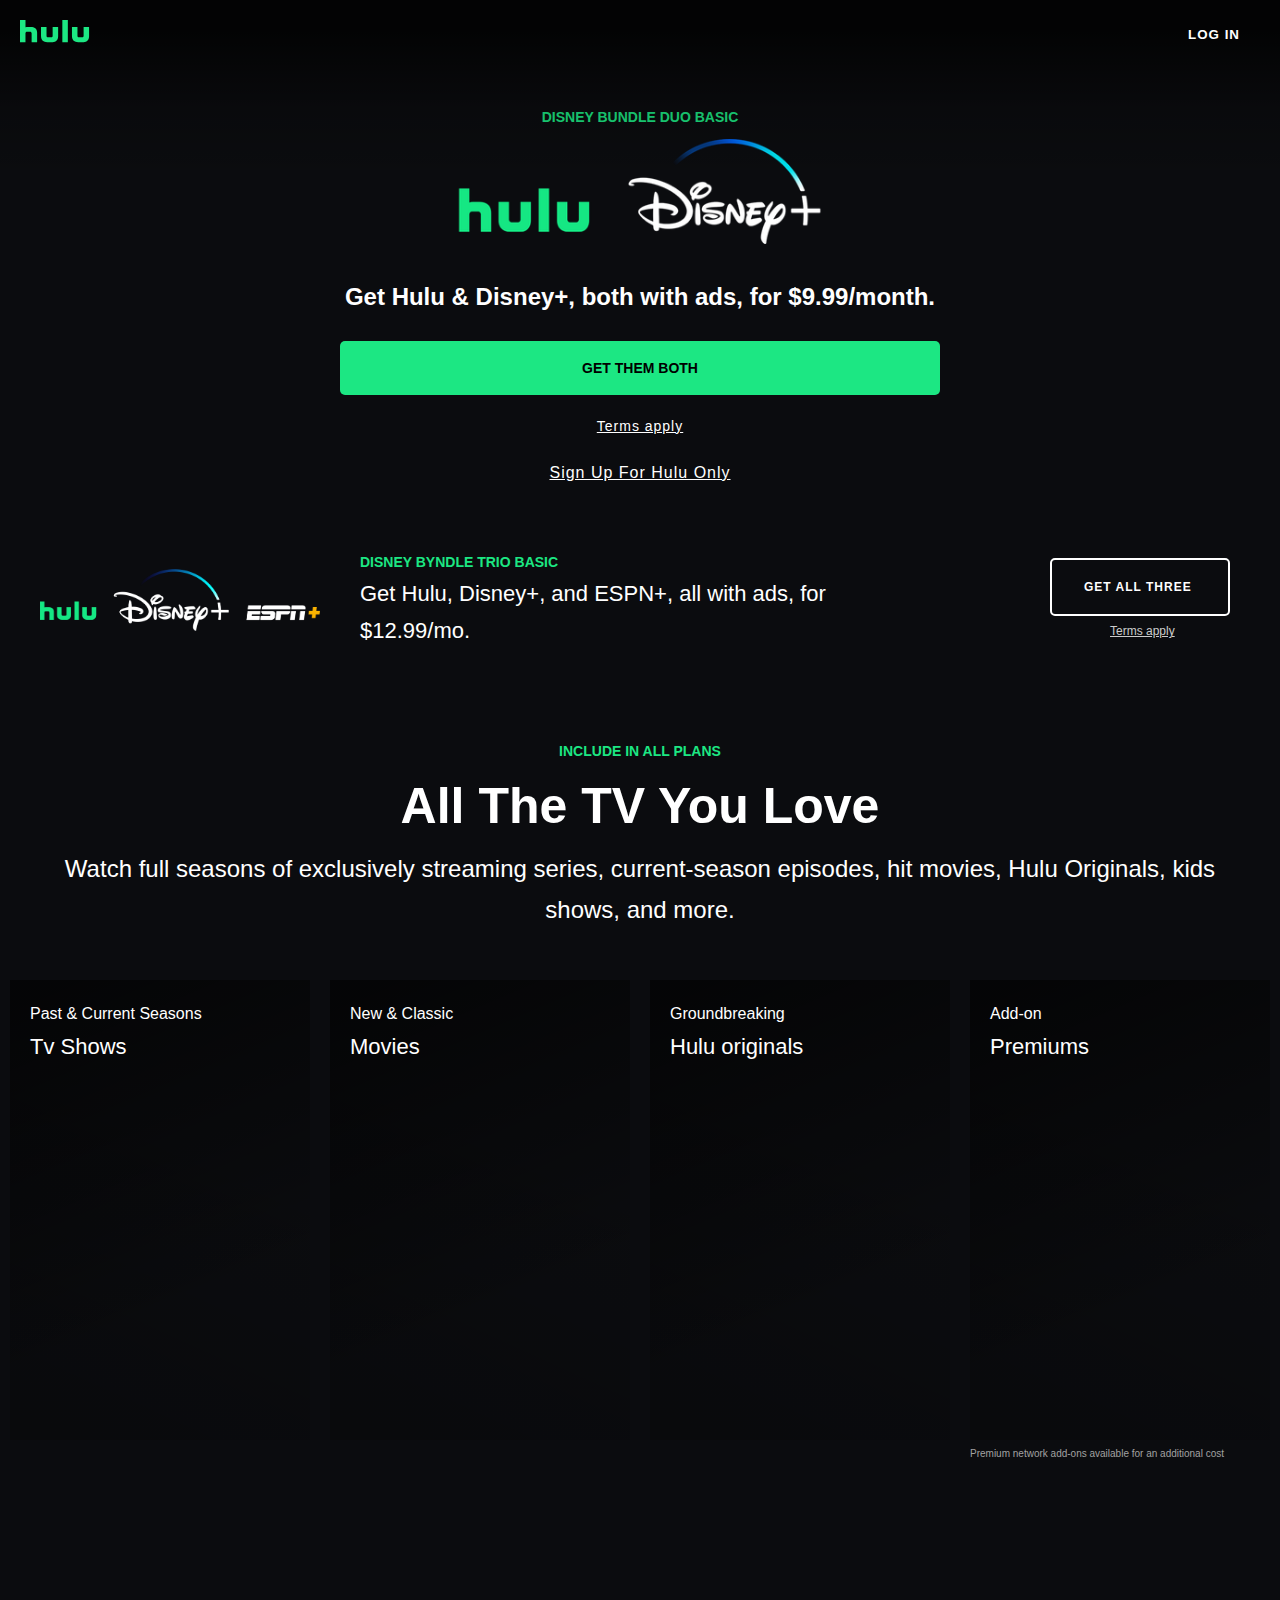
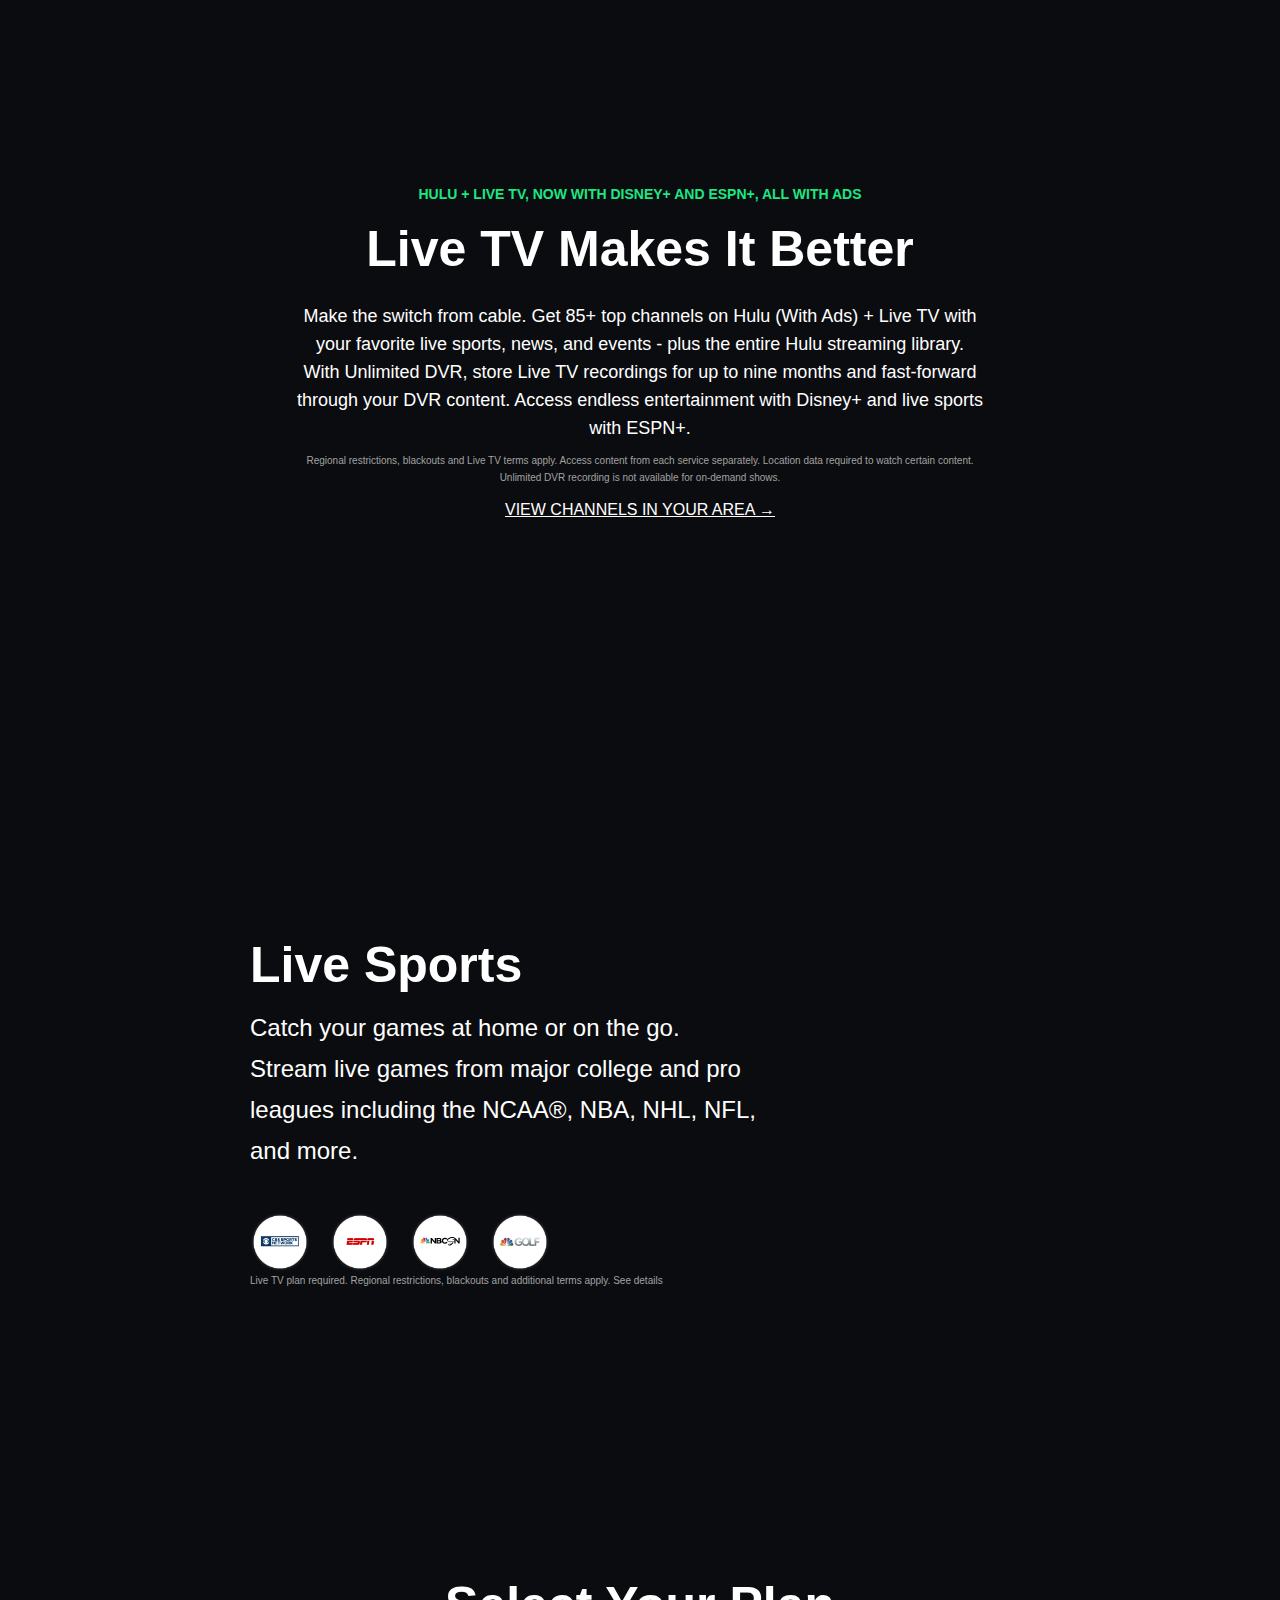
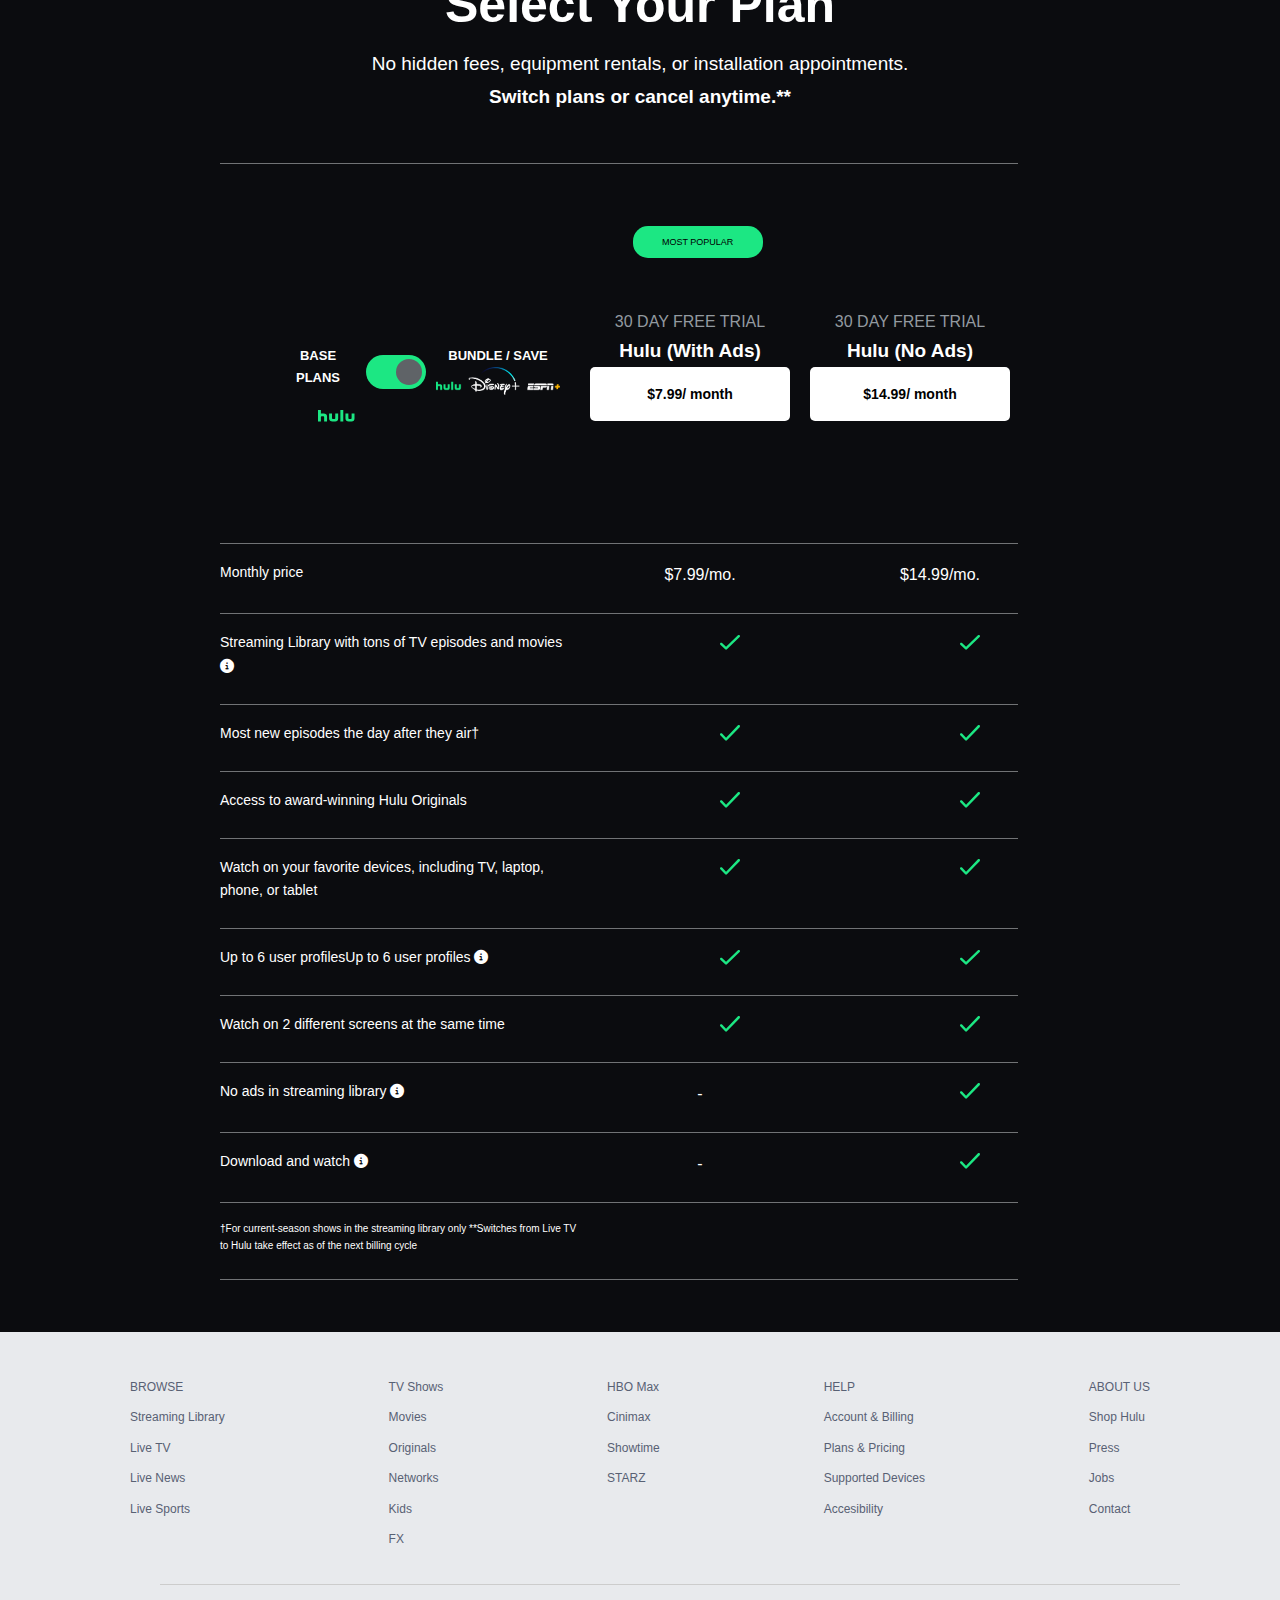
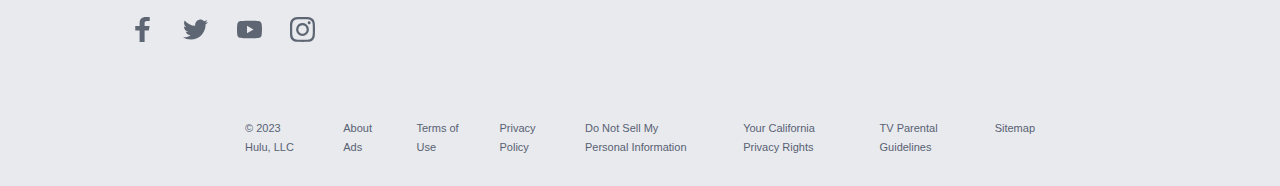
==== index.html @ 04f51b1b "Rename hulu.html to index.html" ====
<!DOCTYPE html>
<html lang="en">
  <head>
    <link rel="icon" type="image/png" href="images/hulu_favicon.png">
    <meta charset="UTF-8" />
    <meta http-equiv="X-UA-Compatible" content="IE=edge" />
    <meta name="viewport" content="width=device-width, initial-scale=1.0" />
    <link rel="stylesheet" href="https://cdnjs.cloudflare.com/ajax/libs/font-awesome/6.3.0/css/all.min.css">
    
    <link rel="stylesheet" href="style.css" />
    <title>Stream TV and Movies live and online | Hulu</title>
  </head>
  <body>
    <header class="header">
      <section>
        <div class="secction-1-gradient"></div>
        <div class="background-gradient">
          <img class="mini-logo" src="images/hulu-logo.svg" alt="" />
          <nav>
            <ul>
              <li>
                <button class="log-in-button">Log in</button>
              </li>
            </ul>
          </nav>
        </div>
        <div class="header-contents">
          <h4>DISNEY BUNDLE DUO BASIC</h4>
          <img src="images/hulu-logo.png" alt="" class="logo" />
          <div class="header-line-1">
            Get Hulu & Disney+, both with ads, for $9.99/month.
          </div>
          <button class="buttons buttons-cta">GET THEM BOTH</button>
          <a class="legal-text">Terms apply</a>
          <a class="header-sign-up" href="">Sign Up For Hulu Only</a>
        </div>
      </section>
      <section class="first-section">
        <img src="images/logos.png" alt="" />
        <div>
          <h4>Disney Byndle trio basic</h4>
          <h3>Get Hulu, Disney+, and ESPN+, all with ads, for $12.99/mo.</h3>
        </div>
        <div>
          <a href="#" class="buttons get-button-customise"> get all three </a>
          <a href="#" class="Terms-app"> Terms apply</a>
        </div>
      </section>
    </header>

    <section class="second-section">
      <h4>include in all plans</h4>
      <div class="text-xl">All The TV You Love</div>
      <div class="sub-text">
        Watch full seasons of exclusively streaming series, current-season
        episodes, hit movies, Hulu Originals, kids shows, and more.
      </div>

      <div class="cover-images">
        <div class="cover-image-1">
          <div class="cover-gradient"></div>
          <div class="img-texts">
            <div class="img-small-texts">Past & Current Seasons</div>
            <h3>Tv Shows</h3>
          </div>
        </div>

        <div class="cover-image-2">
          <div class="cover-gradient"></div>
          <div class="img-texts">
            <div class="img-small-texts">New & Classic</div>
            <h3>Movies</h3>
          </div>
        </div>

        <div class="cover-image-3">
          <div class="cover-gradient"></div>
          <div class="img-texts">
            <div class="img-small-texts">Groundbreaking</div>
            <h3>Hulu originals</h3>
          </div>
        </div>

        <div class="cover-image-4">
          <div class="cover-gradient"></div>
          <div class="img-texts">
            <div class="img-small-texts">Add-on</div>
            <h3>Premiums</h3>
          </div>
          <p class="last-left-line">
            Premium network add-ons available for an additional cost
          </p>
        </div>
      </div>
    </section>

    <section class="third-section">
      <h4>HULU + LIVE TV, NOW WITH DISNEY+ AND ESPN+, ALL WITH ADS</h4>
      <div class="text-xl">Live TV Makes It Better</div>
      <div class="live-tv-detail-texts">
        <p>
          Make the switch from cable. Get 85+ top channels on Hulu (With Ads) +
          Live TV with your favorite live sports, news, and events - plus the
          entire Hulu streaming library. With Unlimited DVR, store Live TV
          recordings for up to nine months and fast-forward through your DVR
          content. Access endless entertainment with Disney+ and live sports
          with ESPN+.
        </p>
      </div>
      <div class="regional-text">
        <p>
          Regional restrictions, blackouts and Live TV terms apply. Access
          content from each service separately. Location data required to watch
          certain content. Unlimited DVR recording is not available for
          on-demand shows.
        </p>
      </div>

      <div class="View-channel-link">
        <a href="#">VIEW CHANNELS IN YOUR AREA →</a>
      </div>
    </section>

    <section class="basketball">
      <div class="basketball-content">
        <div class="text-xl">Live Sports</div>

        <div class="sub-text">
          Catch your games at home or on the go. Stream live games from major
          college and pro leagues including the NCAA®, NBA, NHL, NFL, and more.
        </div>

        <div class="basketball-section-logos">
          <div>
            <img src="images/live-sports-logo-1.png" alt="" />
          </div>
          <div>
            <img src="images/live-sports-logo-2.png" alt="" />
          </div>
          <div>
            <img src="images/live-sports-logo-3.svg" alt="" />
          </div>
          <div>
            <img src="images/live-sports-logo-4.png" alt="" />
          </div>
        </div>

        <div class="regional-text">
          Live TV plan required. Regional restrictions, blackouts and additional
          terms apply. See details
        </div>
      </div>
    </section>

    <section class="plans-section">
      <div class="texts-before-plans">
        <div class="text-xl">Select Your Plan</div>
        <div class="no-hidden-text">No hidden fees, equipment rentals, or installation appointments.</div>
        <div class="swithc-plans-text">Switch plans or cancel anytime.**</div>
      </div>
      <div class="plans-divider"></div>
      
      
      <div class="plan-names">
        <div class="most-popular"><div class="most-popular-text">MOST POPULAR</div></div>
        <div class="plan-names-grid">
        
          <div class="first-grid">
            <div class="first-grid-sub-1">
              <div class="base-plans-text">BASE PLANS</div>
              <div class="hulu-logo-names">
                <img class="mini-logo" src="images/hulu-logo.svg" alt="">
              </div>
            </div>
            <div class="first-grid-sub-2">
              <div class="switch-padding"> </div>
              <label class="switch">
              <input type="checkbox" checked>
              <span class="slider round"></span>
            </label>
            </div>
            <div class="first-grid-sub-3">
              <div class="base-plans-text">BUNDLE / SAVE</div>
              <div class="all-logos">
                <img src="images/logos.png" alt="">
              </div>
            </div>
          </div>

          

          <div class="second-grid">
            <div class="trial-text">30 DAY FREE TRIAL</div>
            <div class="swithc-plans-text">Hulu (With Ads)</div>
            <button class="buttons plan-names-grid-btn"> $7.99/ month</button>
          </div>

          <div class="third-grid">
            
            <div class="trial-text">30 DAY FREE TRIAL</div>
            <div class="swithc-plans-text">Hulu (No Ads)</div>
            <button class="buttons plan-names-grid-btn">$14.99/ month</button>
          
          </div>
          
        </div>
        
        </div>
        <div class="plans-divider"></div>
        
        <div class="plan-text-grid">

          <div class=".first-grid-text">

          <p class="plan-text-grid-font">Monthly price</p>
          
         </div>
          
          <div class="second-grid">
              <p>
                $7.99/mo.
              </p>
          </div>

          <div class="third-grid">
            <p>
              $14.99/mo.
            </p>
          </div>

        </div>
        <div class="plans-divider"></div>
        
        <div class="plan-text-grid">

          <div class=".first-grid-text">
            <p class="plan-text-grid-font">Streaming Library with tons of TV episodes and movies <i class="fa fa-info-circle" aria-hidden="true"></i></p>
          </div>
          
          <div class="second-grid">
            <div class="img-size">
            <img src="images/Pricing_Checkmark_green-light.svg" alt="">
          </div>
          </div>

          <div class="third-grid">
            <div class="img-size">
              <img src="images/Pricing_Checkmark_green-light.svg" alt="">
            </div>
          </div>
         

        </div>
        <div class="plans-divider"></div>
        
        <div class="plan-text-grid">

          <div class=".first-grid-text">
            <p class="plan-text-grid-font">Most new episodes the day after they air†</p>
          </div>
          
          <div class="second-grid">
            <div class="img-size">
              <img src="images/Pricing_Checkmark_green-light.svg" alt="">
            </div>

          </div>

          <div class="third-grid">
            <div class="img-size">
              <img src="images/Pricing_Checkmark_green-light.svg" alt="">
            </div>
          </div>

        </div>
        <div class="plans-divider"></div>
        
        <div class="plan-text-grid">

          <div class=".first-grid-text">
            <p class="plan-text-grid-font">Access to award-winning Hulu Originals</p>
          </div>
          
          <div class="second-grid">
            <div class="img-size">
              <img src="images/Pricing_Checkmark_green-light.svg" alt="">
            </div>

          </div>

          <div class="third-grid">
            <div class="img-size">
              <img src="images/Pricing_Checkmark_green-light.svg" alt="">
            </div>
          </div>

        </div>
        <div class="plans-divider"></div>
        
        <div class="plan-text-grid">

          <div class=".first-grid-text">
            <p class="plan-text-grid-font">Watch on your favorite devices, including TV, laptop, phone, or tablet</p>
          </div>
          
          <div class="second-grid">
            <div class="img-size">
              <img src="images/Pricing_Checkmark_green-light.svg" alt="">
            </div>

          </div>

          <div class="third-grid">
            <div class="img-size">
              <img src="images/Pricing_Checkmark_green-light.svg" alt="">
            </div>
          </div>

        </div>
        <div class="plans-divider"></div>
        
        <div class="plan-text-grid">

          <div class=".first-grid-text">
            <p class="plan-text-grid-font">Up to 6 user profilesUp to 6 user profiles  <i class="fa fa-info-circle" aria-hidden="true"></i> </p>
          </div>
          
          <div class="second-grid">
            <div class="img-size">
              <img src="images/Pricing_Checkmark_green-light.svg" alt="">
            </div>
          </div>

          <div class="third-grid">
            <div class="img-size">
              <img src="images/Pricing_Checkmark_green-light.svg" alt="">
            </div>
          </div>

        </div>
        <div class="plans-divider"></div>
        <div class="plan-text-grid">

          <div class=".first-grid-text">
            <p class="plan-text-grid-font">Watch on 2 different screens at the same time</p>
          </div>
          
          <div class="second-grid">
            <div  class="img-size">
              <img src="images/Pricing_Checkmark_green-light.svg" alt="">
            </div>
          </div>

          <div class="third-grid">
            <div class="img-size">
              <img src="images/Pricing_Checkmark_green-light.svg" alt="">
            </div>
          </div>

        </div>
        <div class="plans-divider"></div>
        <div class="plan-text-grid">

          <div class=".first-grid-text">
            <p class="plan-text-grid-font">No ads in streaming library  <i class="fa fa-info-circle" aria-hidden="true"></i>
            </p>
          </div>
          
          <div class="second-grid">
            <p class="dash-with">-</p>
          </div>
          <div class="img-size">
            <img src="images/Pricing_Checkmark_green-light.svg" alt="">
          </div>
          <div class="third-grid">
            
          </div>

        </div>
        <div class="plans-divider"></div>
        <div class="plan-text-grid">

          <div class=".first-grid-text">
            <p class="plan-text-grid-font">Download and watch  <i class="fa fa-info-circle" aria-hidden="true"></i></p>
          </div>
          
          <div class="second-grid">
            <p class="dash-with">-</p>
          </div>

          <div class="third-grid">
            <div class="img-size">
              <img src="images/Pricing_Checkmark_green-light.svg" alt="">
            </div>
          </div>

        </div>

        <div class="plans-divider"></div>
        <div class="plan-text-grid">

          <div class=".first-grid-text">
            <p class="plan-text-grid-font-last">†For current-season shows in the streaming library only
              **Switches from Live TV to Hulu take effect as of the next billing cycle</p>
          </div>
          
          <div class="second-grid">

          </div>

          <div class="third-grid">
           
          </div>

        </div>
        <div class="plans-divider"></div>
    </section>

    <footer class="footer">
      <div class="footer-container">
        <div class="footer-lists">
          <ul>
            <li class="list-head">BROWSE</li>
            <li><a href="#">Streaming Library</a></li>
            <li><a href="#">Live TV</a></li>
            <li><a href="#">Live News</a></li>
            <li><a href="#">Live Sports</a></li>
          </ul>
          <ul>
            <li><a href="#">TV Shows</a></li>
            <li><a href="#">Movies</a></li>
            <li><a href="#">Originals</a></li>
            <li><a href="#">Networks</a></li>
            <li><a href="#">Kids</a></li>
            <li><a href="#">FX </a></li>
          </ul>
          <ul>
            <li><a href="#">HBO Max</a></li>
            <li><a href="#">Cinimax</a></li>
            <li><a href="#">Showtime</a></li>
            <li><a href="#">STARZ</a></li>
          </ul>
          <ul>
            <li class="list-head">HELP</li>
            <li><a href="#">Account & Billing</a></li>
            <li><a href="#">Plans & Pricing</a></li>
            <li><a href="#">Supported Devices</a></li>
            <li><a href="#">Accesibility</a></li>
          </ul>
          <ul>
            <li class="list-head">ABOUT US</li>
            <li><a href="#">Shop Hulu</a></li>
            <li><a href="#">Press</a></li>
            <li><a href="#">Jobs</a></li>
            <li><a href="#">Contact</a></li>
          </ul>
        </div>
        <div class="divider"></div>

        <div class="divider-line"></div>

        <div class="social-media-icons">
          <a href="#"><img src="images/facebook.svg" alt="" /></a>
          <a href="#"><img src="images/twitter.svg" alt="" /></a>
          <a href="#"><img src="images/youtube.svg" alt="" /></a>
          <a href="#"><img src="images/instagram.svg" alt="" /></a>
        </div>
      </div>

      <section class="fourth-section">
        <div>© 2023 Hulu, LLC</div>
        <div>About Ads</div>
        <div>Terms of Use</div>
        <div>Privacy Policy</div>
        <div>Do Not Sell My Personal Information</div>
        <div>Your California Privacy Rights</div>
        <div>TV Parental Guidelines</div>
        <div>Sitemap</div>
      </section>
    </footer>
  </body>
</html>
---- style.css ----
*{
    box-sizing: border-box;
    margin: 0;
    padding: 0;
}
  @import url('https://fonts.googleapis.com/css2?family=Open+Sans:wght@300&family=Rubik:wght@300;400;600;700&display=swap');

  html,body{
    font-family: 'Rubik', sans-serif;
    background:#0b0c0f;
    color: #fff;
    line-height: 1.7;
    overflow-x: hidden;
  }

  a{
    color: #fff;
    text-decoration: none;
  }
  a :hover{
    color: grey;
  }

  ul{

    list-style-type: none;
  }

  img{
    width: 100%;

  }

  h4{
    text-transform: uppercase;
    color: #1CE783;
    font-size: 14px;
  }
  
  h3{
    font-size: 22px;
    font-weight: 300;
  }

  .buttons{

    display: inline-block;
    background:#1CE783;
    color: #000;
    min-width: 130px;
    padding: 20px 32px;
    font-size: 14px;
    font-weight: bold;
    border-radius: 5px;
    border: 0;
    line-height: 14px;
    cursor: pointer;
  }

  .buttons-cta{
     width: 600px;
  }

  .buttons-cta:hover{
   
    opacity: 0.5;
  }

.legal-text{
    cursor: pointer;
    font-size: 14px;
    letter-spacing: 1px;
    text-decoration: underline;
    padding: 20px;
    
  }
  .Terms-app{
    display: block;
    color: #ccc;
    font-size: 12px;
    margin-top: 5px;
    text-decoration: underline;
    padding-left: 150px;
  }

  .text-xl{

    font-size: 50px;
    font-weight: bold;
    
  }
  .sub-text{

    max-width: 850;
    margin-bottom: 10px;
    font-size: 24px;

  }

  /*Header*/
  .header{
    height: 650px;
    background: url(../Hulu/images/header.jpg) 
    no-repeat center center / cover ;

  }

  .header .secction-1-gradient{

    position: absolute;
    top: 0;
    left: 0;
    width: 100%;
    height: 100%;
    
    background: linear-gradient
    (179.81deg, rgba(4,4,4,0.7) .17%,
     rgba(4,4,4,0.45) 85.02%,
      rgba(4,4,4,0.3) 112.52%) ! important;


  }

  .header nav{
    display: flex;
    float: right;
    padding: 20px 40px;
  }

  .header nav .log-in-button{
    position: relative;
    z-index: 2;
    cursor: pointer;
    background: none;
    border: none;
    color: #fff;
    font-weight: bold;
    text-transform: uppercase;
    letter-spacing: 1px;

  }
  
  .logo{
    width: 370px;
    margin: 10px 0px;
  }

  .header .header-contents{

    display: flex;
    flex-direction: column;
    justify-content: flex-start;
    align-items: center;
    margin-top: 35px;

  }

  .header .header-line-1{

    font-size: 24px;
    font-weight: bold;
    margin: 23px 0px;

  }

  
  
  .header-sign-up{

    font-size: 16px;
    letter-spacing: 1px;
    text-decoration: underline;
    padding-bottom: 35px;
  }
  .header .mini-logo{
    position: relative;
    z-index: 2;
    width: 70px;
    height: 70x;
    margin: 20px 20px;
  }
  
  .header::after {
    content: '';
    position: absolute;
    top: 0;
    left: 0;
    width: 100%;
    height: 180px;
    z-index: 1;
    background: linear-gradient(
      180deg,
      rgba(0, 0, 0, 0.76) 15.54%,
      rgba(0, 0, 0, 0.192) 60.23%,
      rgba(0, 0, 0, 8e-5) 100%
    );
  }
  
  /*first-section*/

  .first-section{

    display: grid;
    grid-template-columns: 2fr 4fr 2fr;
    align-items: center;
    gap: 40px;
    padding: 30px 40px;

    background: linear-gradient
    (179.81deg, rgba(4,4,4,0.7) .17%,
     rgba(4,4,4,0.45) 85.02%,
      rgba(4,4,4,0.3) 112.52%) !important;

  }

  .get-button-customise{

    width: 180px;
    background: none;
    letter-spacing: 1px;
    color: #fff;
    border: 2px solid white;
    text-transform: uppercase;
    font-size: 12px;
    margin-left: 90px;
    
  }

  .get-button-customise:hover{
    color: #fff;
    border-color: darkgray;
  }

  /*Second Section*/

  .second-section{

    display: flex;
    flex-direction: column;
    align-items: center;
    padding: 90px 40px;
    text-align: center;
    justify-content: center;

  }
  .second-section .cover-images{
    display: grid;
    grid-template-columns: repeat(4, 1fr);
    gap: 20px;
    margin-top: 40px;

  }

  .second-section .cover-images > div {
    height: 460px;
    width: 300px;
    position: relative;

  }

  .second-section .cover-gradient{

    position: absolute;
    top: 0;
    left: 0;
    width: 100%;
    height: 100%;
    background: linear-gradient(156.82deg, 
    rgba(0,0,0,0.6) 4.58%,
     rgba(0,0,0,0) 69.61%),
     linear-gradient(24.5deg, 
     rgba(0,0,0,0.2) 4.71%, 
    rgba(0,0,0,0) 71.49%);
  }

  .second-section .img-texts{

    position: absolute;
    text-align: left;
    top: 20px;
    left: 20px;

  }

  .second-section .cover-image-1{
    background: url(../Hulu/images/cover-image-1.jpeg)
    no-repeat center center / cover;
  }

.second-section .cover-image-2{
    background: url(../Hulu/images/cover-image-2.jpeg)
    no-repeat center center / cover;
}
.second-section .cover-image-3{
    background: url(../Hulu/images/cover-image-3.jpeg)
    no-repeat center center / cover;
}

.second-section .cover-image-4{
    background: url(../Hulu/images/cover-image-4.jpeg)
    no-repeat center center / cover;
}
.last-left-line{
  font-weight: 100;
  font-size: 10px;
  margin-top: 465px;
  color: #a2a2a2;
  text-align: left;

}

.third-section{
  padding-top: 253px;
  display: flex;
  flex-direction: column;
  text-align: center;
  align-items: center;

}

.live-tv-detail-texts{

  width: 688px;
  height: auto;
  font-family: 'Graphik Web', 'Graphik', sans-serif;
  font-size: 18px;
  font-weight: 300;
  margin: 10px 300px;
  line-height: 28px;

}

.regional-text{
  width: 688px;
  font-weight: 100;
  font-size: 10px;
  color: #a2a2a2;
  padding-bottom: 10px;
}

.View-channel-link{

  text-decoration: underline;
  padding-bottom: 200px;
}

.basketball{
  background: url(../Hulu/images/live-sports.jpg) no-repeat center center / cover;
  height: 800px;
  position: relative;
  
}

.basketball-content{
  position: absolute;
  top: 200px;
  left: 250px;
  max-width: 510px;
  
}

.basketball-section-logos{

  margin-top: 40px;
  display: flex;
  width: 300px;
  align-items: center;
  justify-content: space-between;
}

.basketball-section-logos > div {

  background: url(images/asset\ 12.png) no-repeat center center / cover ;
  height: 60px;
  width: 60px;
  display: flex;
  justify-content: center;
  align-items: center;
}

.basketball-section-logos img{

  width: 40px;

}

/*footer*/

.footer
{
  background: #e8eaed;
  color: #586174;
}
 
.footer a{

  color: #586174;
}
.footer-container{
  font-size: 12px;
  max-width: 1100px;
  margin: auto;
  padding: 40px;

}
.footer-lists{
  display: flex;
  justify-content: space-between;

}

.footer-lists li{

  padding: 5px 0;
}

.footer-lists .list-heads{

  text-transform: uppercase;
  font-weight: bolder;
  margin-bottom: 5px;
}

.divider{

  width: 100%;
  height: 3px;
  border-top: 1px #ccc solid;
  margin : 30px;
}

.social-media-icons img{

  width: 25px;
  height: 25px;
  margin-right: 25px;
}

.model{
  position: fixed;
  top: 0;
  left: 0;
  z-index: 1;
  height: 100%;
  width: 100%;
  background: rgba(0, 0, 0, 0.5);
}
.model-box{

  margin: 10% auto;
  width: 400px;
  background: #fff;
  color: #333;
  position: relative;
}
.model-body{
   
  padding: 50px;

}

.model-body h3{
  font-weight: bold;
}

.btn-dark{
  background: #000;
  color: #fff;

}
.model-body .buttons{
  width: 100%;
  margin-top: 30px;

}

.model .close{
  
  cursor: pointer;
  height: 20px;
  width: 20px;
  top: 20px;
  right: 20px;
  position: absolute;

}

.model .model-footer{
  background: gainsboro;
  color: #333;
  padding: 20px 0;
  border-top: #fff 1px solid;

} 
.model .model-footer a{
  color: rgb(75, 75, 224);
}

.form-control{

  margin: 20px 0;

}

.form-control label{
  display: block;
}

.form-control input{
  width : 100%;
  height: 40px;
  border: 2px #ccc solid ;
  border-radius: 2px;
  padding: 5px ;
}

.fourth-section{
  font-size: 11px;
  padding: 0px 225px;
  position: relative;
  display:  flex;
  width: 100%;
  background: #e8eaed;
  color: #586174;
}
.fourth-section> div{

  padding: 30px 20px;
}

.plans-section{
  
  padding: 40px 220px;
  margin: auto;
  justify-content: center;
  align-items: center;
  align-content: center;

}

.texts-before-plans{
 
  padding-bottom: 30px;
  text-align: center;

}

.no-hidden-text{

  font-size: 19px;

}
.swithc-plans-text{
  font-size: 19px;
  font-weight: bold;
}

.plan-names{
 
  padding: 50px;
 
  width: 100%;
  align-content: center;
  text-align: center;
}

.plans-divider{
  

  width: 95%;
  height: 3px;
  border-top: 1px #717375 solid;
  margin-top: 20px;
  margin-bottom: 10px;
}

.most-popular{
  text-align: center;
  font-size: 9px;
  max-width: 130px;
  height: 32px;
  background: #1CE783;
  color: #000;
  margin-left: 49%;
  border-radius: 15px;
}
.most-popular-text{
  padding: 9px;
}

.plan-names-grid{
  padding: 50px 0;
  display: grid;
  grid-template-columns: 3fr 2fr 2fr;
  gap: 20px;
}

.first-grid{
 padding-top: 27px;
  display: grid;
  grid-template-columns: 2fr 1fr 3fr;

}

.first-grid-sub-1{
 
  align-content: center;
  text-align: center;
  padding: 10px;

}
.base-plans-text{

  font-size: 13px;
  font-weight: bold;
}
.hulu-logo-names{
  width: 37px;
  height: 10px;
  margin-left: 38px;
  margin-top: 14px;

}

.first-grid-sub-3{
  padding: 10px;
}
.trial-text{
  color: #939aa0;
}

.plan-names-grid-btn{
  background: #fff;
  color: #000;
  width: 100%;
}

.plan-names-grid button:hover{
  background: #ccc;
}

.plan-text-grid{
  
  padding: 5px 0;
  display: grid;
  grid-template-columns: 3fr 2fr 2fr;

}

.plan-text-grid-font{
  font-size: 14px;
  font-weight: 100;

}

.second-grid{
  text-align: center;
}

.third-grid{
  text-align: center;
}

.img-size{
  width: 20px;
  height: 12px;
  margin-left: 140px;
}
.dash-width{
  width: 10px;
}

.plan-text-grid-font-last{
  font-size: 10px;
}




/* toggle button */
.switch {
  padding-top: 10px;
  position: relative;
  display: inline-block;
  width: 60px;
  height: 34px;
}

.switch input { 
  opacity: 0;
  width: 0;
  height: 0;
}

.slider {
  position: absolute;
  cursor: pointer;
  top: 0;
  left: 0;
  right: 0;
  bottom: 0;
  background-color: #848383;
  -webkit-transition: .4s;
  transition: .4s;
}

.slider:before {
  position: absolute;
  content: "";
  height: 26px;
  width: 26px;
  left: 4px;
  bottom: 4px;
  background-color:#5f6367;
  -webkit-transition: .4s;
  transition: .4s;
}

input:checked + .slider {
  background-color:  #1CE783;
}

input:focus + .slider {
  box-shadow: 0 0 1px #939aa0;
}

input:checked + .slider:before {
  -webkit-transform: translateX(26px);
  -ms-transform: translateX(26px);
  transform: translateX(26px);
}
.slider.round {
  border-radius: 34px;
}

.slider.round:before {
  border-radius: 50%;
}
.switch-padding{
  margin-top: 20px;
}
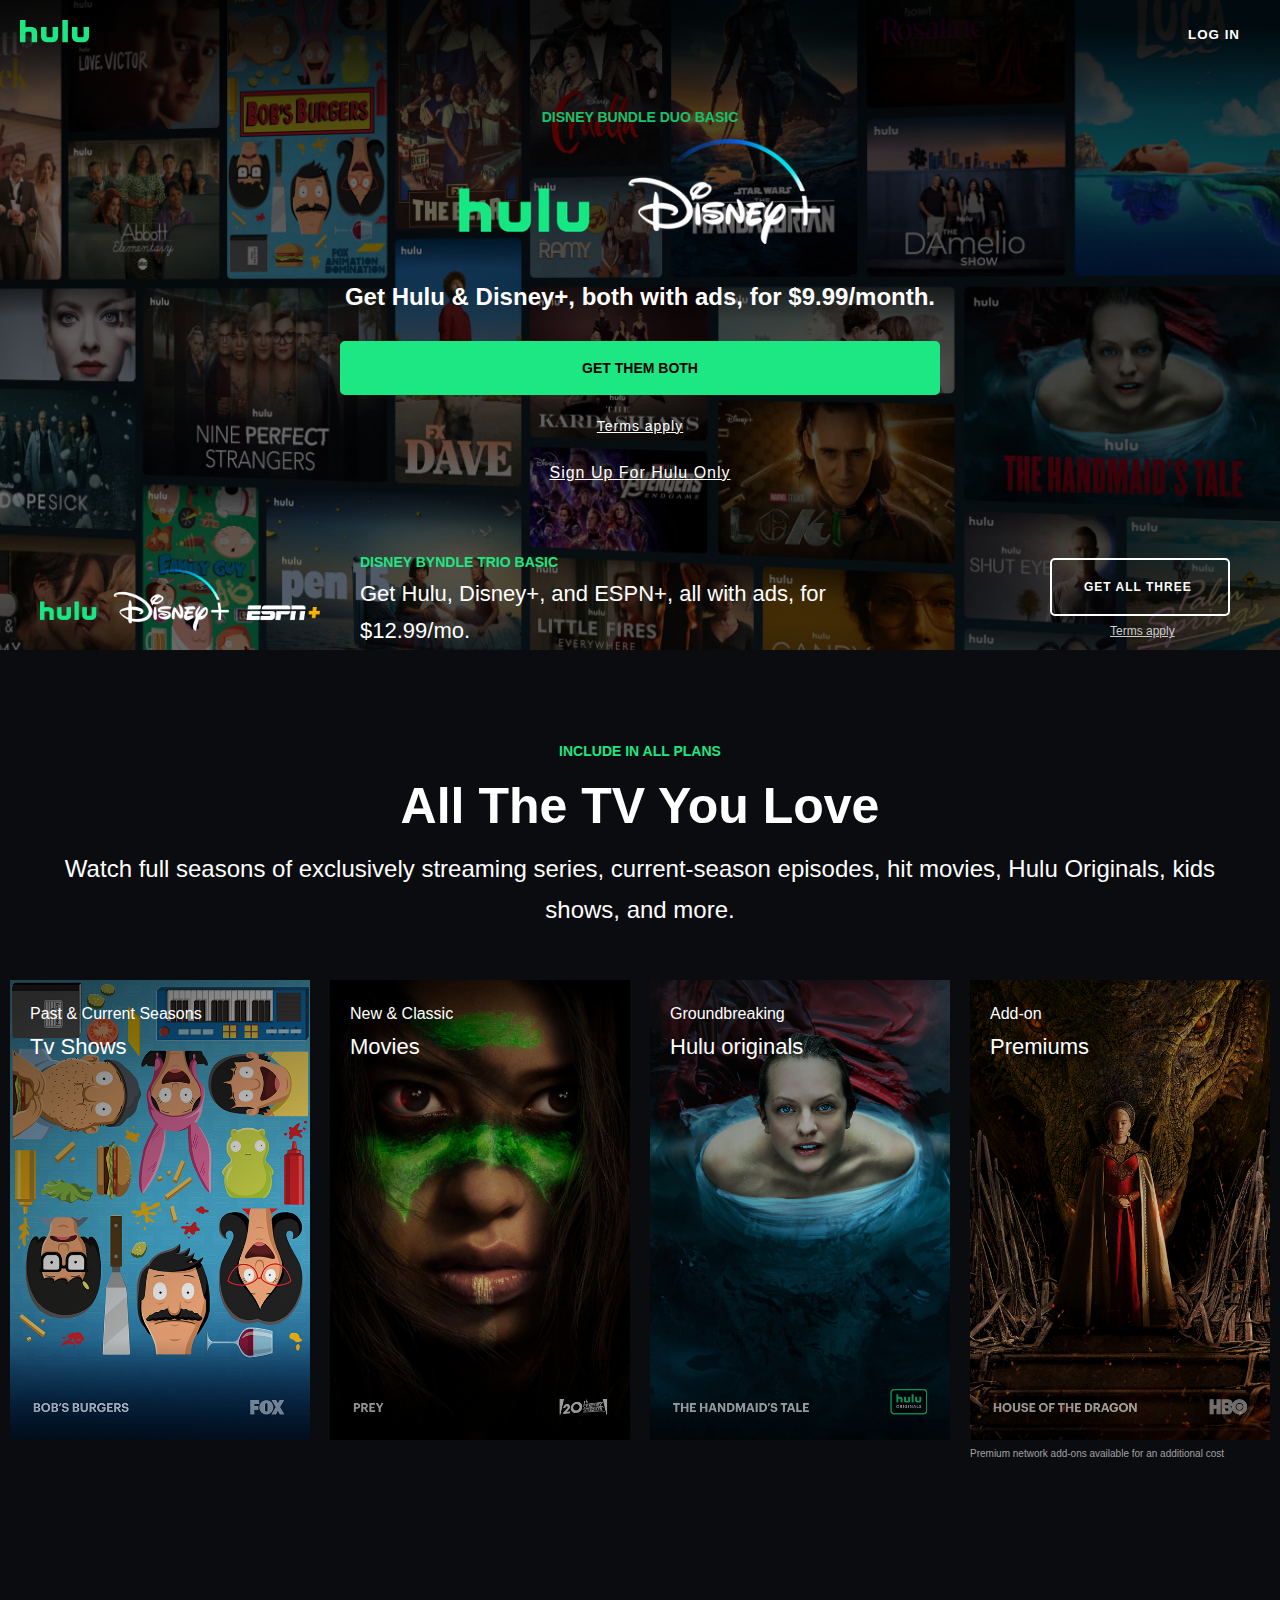
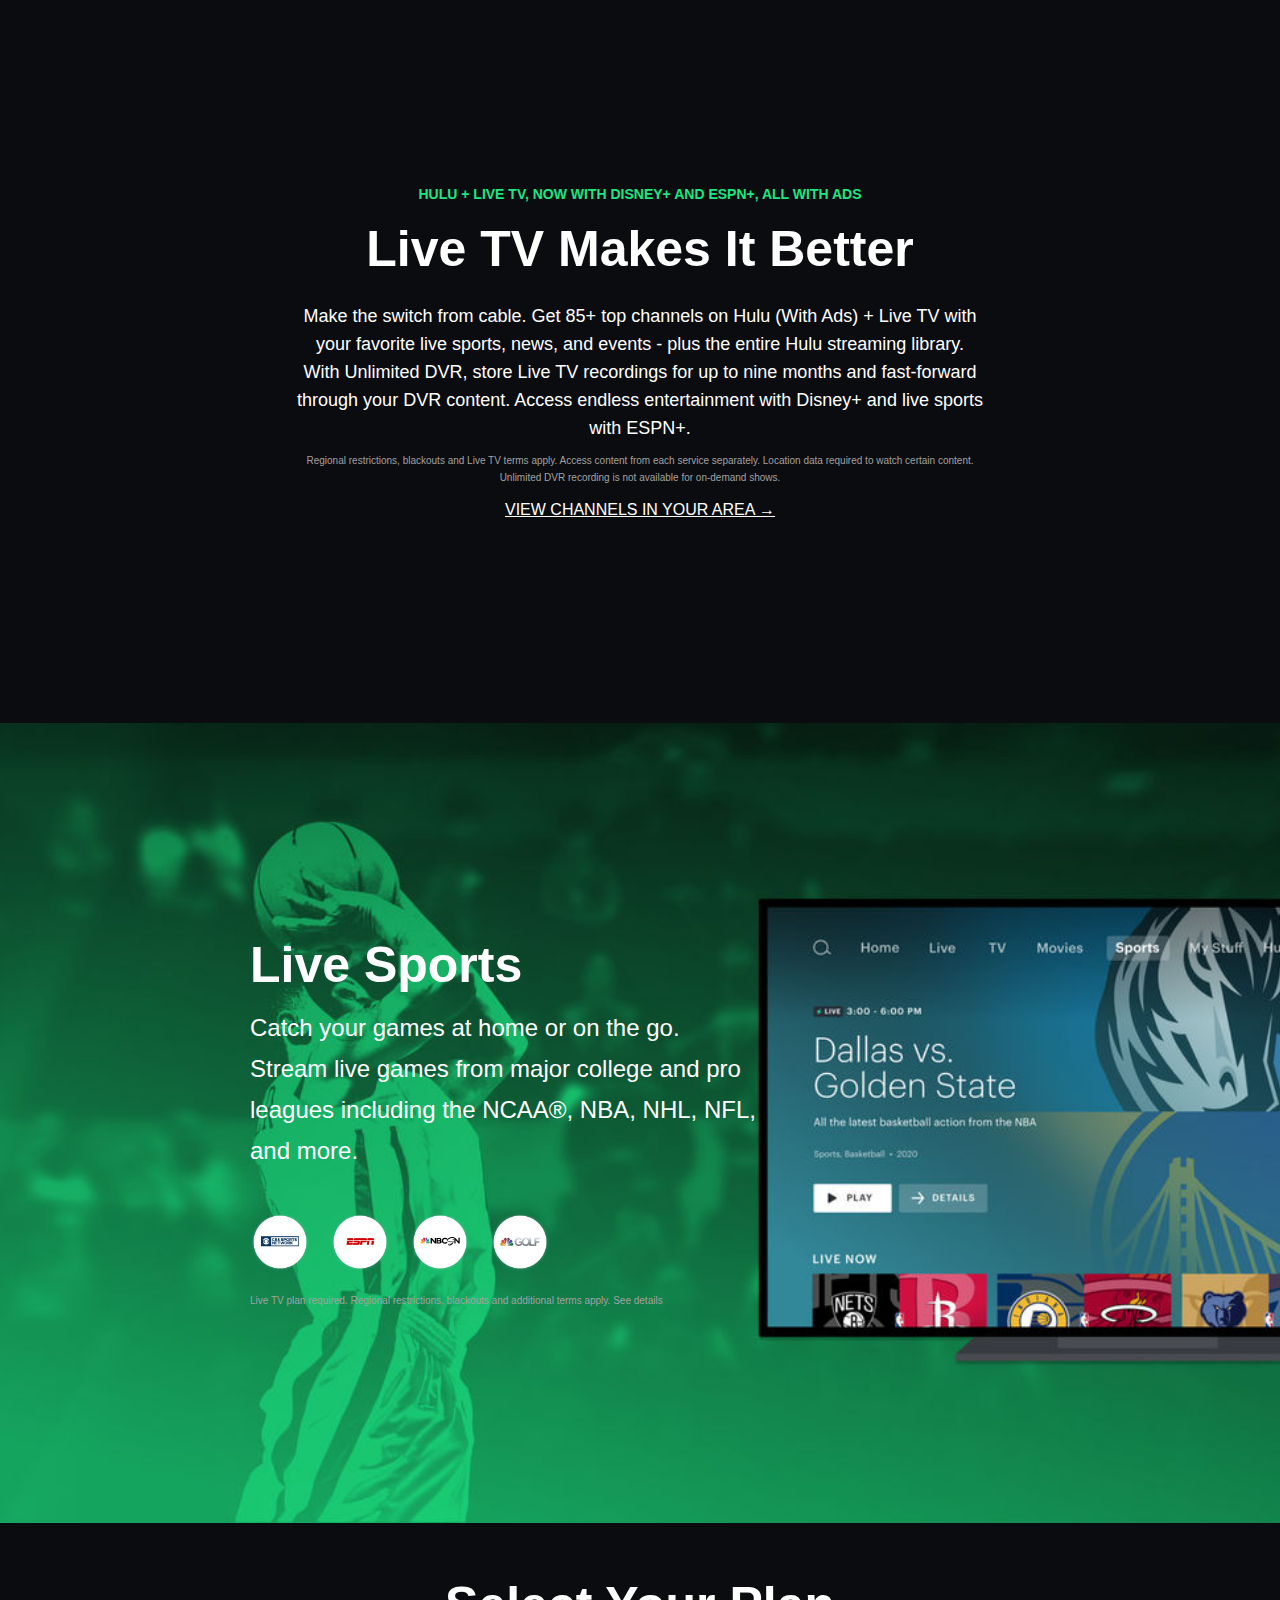
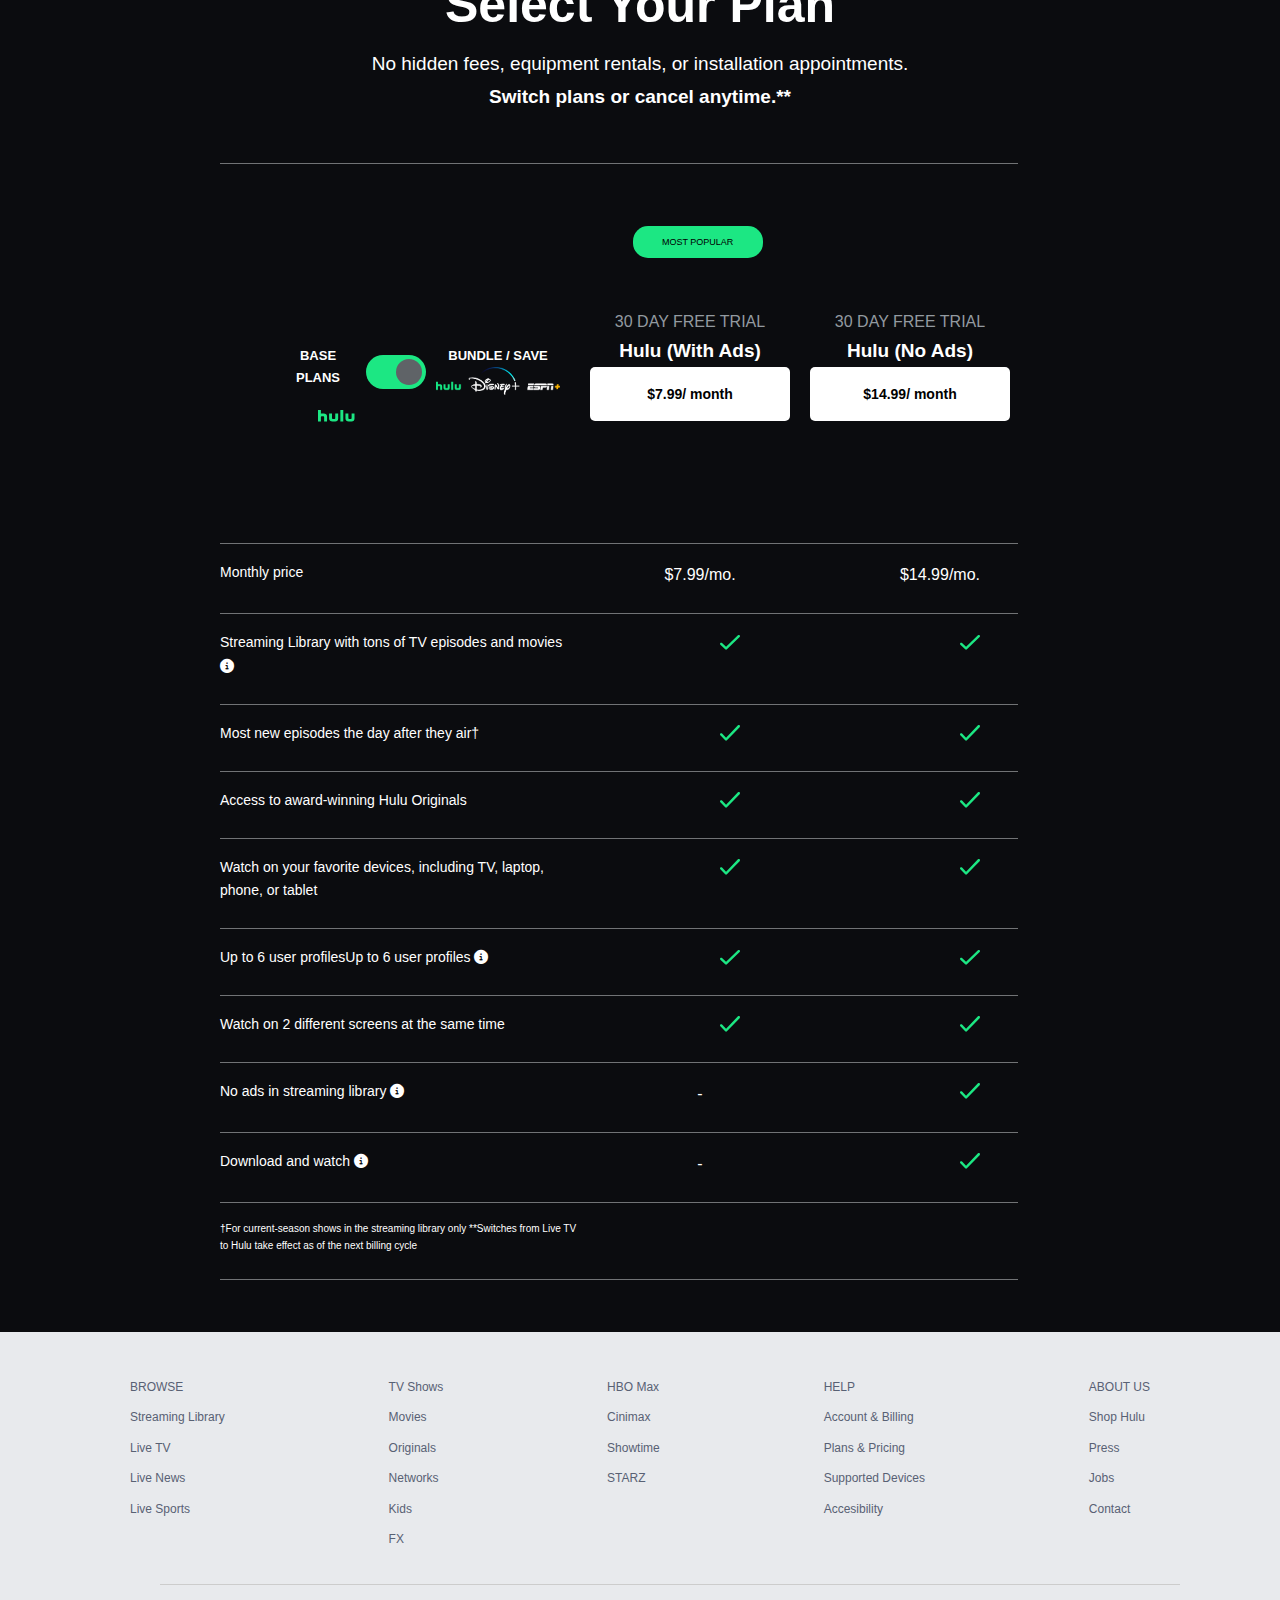
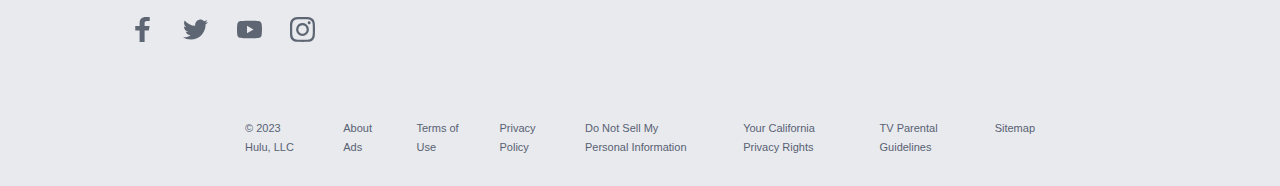
==== commit 88c99e0a: "Rename Index.html to index.html" ====
--- a/index.html
+++ b/index.html
@@ -1,482 +1,482 @@
-<!DOCTYPE html>
-<html lang="en">
-  <head>
-    <link rel="icon" type="image/png" href="images/hulu_favicon.png">
-    <meta charset="UTF-8" />
-    <meta http-equiv="X-UA-Compatible" content="IE=edge" />
-    <meta name="viewport" content="width=device-width, initial-scale=1.0" />
-    <link rel="stylesheet" href="https://cdnjs.cloudflare.com/ajax/libs/font-awesome/6.3.0/css/all.min.css">
-    
-    <link rel="stylesheet" href="style.css" />
-    <title>Stream TV and Movies live and online | Hulu</title>
-  </head>
-  <body>
-    <header class="header">
-      <section>
-        <div class="secction-1-gradient"></div>
-        <div class="background-gradient">
-          <img class="mini-logo" src="images/hulu-logo.svg" alt="" />
-          <nav>
-            <ul>
-              <li>
-                <button class="log-in-button">Log in</button>
-              </li>
-            </ul>
-          </nav>
-        </div>
-        <div class="header-contents">
-          <h4>DISNEY BUNDLE DUO BASIC</h4>
-          <img src="images/hulu-logo.png" alt="" class="logo" />
-          <div class="header-line-1">
-            Get Hulu & Disney+, both with ads, for $9.99/month.
-          </div>
-          <button class="buttons buttons-cta">GET THEM BOTH</button>
-          <a class="legal-text">Terms apply</a>
-          <a class="header-sign-up" href="">Sign Up For Hulu Only</a>
-        </div>
-      </section>
-      <section class="first-section">
-        <img src="images/logos.png" alt="" />
-        <div>
-          <h4>Disney Byndle trio basic</h4>
-          <h3>Get Hulu, Disney+, and ESPN+, all with ads, for $12.99/mo.</h3>
-        </div>
-        <div>
-          <a href="#" class="buttons get-button-customise"> get all three </a>
-          <a href="#" class="Terms-app"> Terms apply</a>
-        </div>
-      </section>
-    </header>
-
-    <section class="second-section">
-      <h4>include in all plans</h4>
-      <div class="text-xl">All The TV You Love</div>
-      <div class="sub-text">
-        Watch full seasons of exclusively streaming series, current-season
-        episodes, hit movies, Hulu Originals, kids shows, and more.
-      </div>
-
-      <div class="cover-images">
-        <div class="cover-image-1">
-          <div class="cover-gradient"></div>
-          <div class="img-texts">
-            <div class="img-small-texts">Past & Current Seasons</div>
-            <h3>Tv Shows</h3>
-          </div>
-        </div>
-
-        <div class="cover-image-2">
-          <div class="cover-gradient"></div>
-          <div class="img-texts">
-            <div class="img-small-texts">New & Classic</div>
-            <h3>Movies</h3>
-          </div>
-        </div>
-
-        <div class="cover-image-3">
-          <div class="cover-gradient"></div>
-          <div class="img-texts">
-            <div class="img-small-texts">Groundbreaking</div>
-            <h3>Hulu originals</h3>
-          </div>
-        </div>
-
-        <div class="cover-image-4">
-          <div class="cover-gradient"></div>
-          <div class="img-texts">
-            <div class="img-small-texts">Add-on</div>
-            <h3>Premiums</h3>
-          </div>
-          <p class="last-left-line">
-            Premium network add-ons available for an additional cost
-          </p>
-        </div>
-      </div>
-    </section>
-
-    <section class="third-section">
-      <h4>HULU + LIVE TV, NOW WITH DISNEY+ AND ESPN+, ALL WITH ADS</h4>
-      <div class="text-xl">Live TV Makes It Better</div>
-      <div class="live-tv-detail-texts">
-        <p>
-          Make the switch from cable. Get 85+ top channels on Hulu (With Ads) +
-          Live TV with your favorite live sports, news, and events - plus the
-          entire Hulu streaming library. With Unlimited DVR, store Live TV
-          recordings for up to nine months and fast-forward through your DVR
-          content. Access endless entertainment with Disney+ and live sports
-          with ESPN+.
-        </p>
-      </div>
-      <div class="regional-text">
-        <p>
-          Regional restrictions, blackouts and Live TV terms apply. Access
-          content from each service separately. Location data required to watch
-          certain content. Unlimited DVR recording is not available for
-          on-demand shows.
-        </p>
-      </div>
-
-      <div class="View-channel-link">
-        <a href="#">VIEW CHANNELS IN YOUR AREA →</a>
-      </div>
-    </section>
-
-    <section class="basketball">
-      <div class="basketball-content">
-        <div class="text-xl">Live Sports</div>
-
-        <div class="sub-text">
-          Catch your games at home or on the go. Stream live games from major
-          college and pro leagues including the NCAA®, NBA, NHL, NFL, and more.
-        </div>
-
-        <div class="basketball-section-logos">
-          <div>
-            <img src="images/live-sports-logo-1.png" alt="" />
-          </div>
-          <div>
-            <img src="images/live-sports-logo-2.png" alt="" />
-          </div>
-          <div>
-            <img src="images/live-sports-logo-3.svg" alt="" />
-          </div>
-          <div>
-            <img src="images/live-sports-logo-4.png" alt="" />
-          </div>
-        </div>
-
-        <div class="regional-text">
-          Live TV plan required. Regional restrictions, blackouts and additional
-          terms apply. See details
-        </div>
-      </div>
-    </section>
-
-    <section class="plans-section">
-      <div class="texts-before-plans">
-        <div class="text-xl">Select Your Plan</div>
-        <div class="no-hidden-text">No hidden fees, equipment rentals, or installation appointments.</div>
-        <div class="swithc-plans-text">Switch plans or cancel anytime.**</div>
-      </div>
-      <div class="plans-divider"></div>
-      
-      
-      <div class="plan-names">
-        <div class="most-popular"><div class="most-popular-text">MOST POPULAR</div></div>
-        <div class="plan-names-grid">
-        
-          <div class="first-grid">
-            <div class="first-grid-sub-1">
-              <div class="base-plans-text">BASE PLANS</div>
-              <div class="hulu-logo-names">
-                <img class="mini-logo" src="images/hulu-logo.svg" alt="">
-              </div>
-            </div>
-            <div class="first-grid-sub-2">
-              <div class="switch-padding"> </div>
-              <label class="switch">
-              <input type="checkbox" checked>
-              <span class="slider round"></span>
-            </label>
-            </div>
-            <div class="first-grid-sub-3">
-              <div class="base-plans-text">BUNDLE / SAVE</div>
-              <div class="all-logos">
-                <img src="images/logos.png" alt="">
-              </div>
-            </div>
-          </div>
-
-          
-
-          <div class="second-grid">
-            <div class="trial-text">30 DAY FREE TRIAL</div>
-            <div class="swithc-plans-text">Hulu (With Ads)</div>
-            <button class="buttons plan-names-grid-btn"> $7.99/ month</button>
-          </div>
-
-          <div class="third-grid">
-            
-            <div class="trial-text">30 DAY FREE TRIAL</div>
-            <div class="swithc-plans-text">Hulu (No Ads)</div>
-            <button class="buttons plan-names-grid-btn">$14.99/ month</button>
-          
-          </div>
-          
-        </div>
-        
-        </div>
-        <div class="plans-divider"></div>
-        
-        <div class="plan-text-grid">
-
-          <div class=".first-grid-text">
-
-          <p class="plan-text-grid-font">Monthly price</p>
-          
-         </div>
-          
-          <div class="second-grid">
-              <p>
-                $7.99/mo.
-              </p>
-          </div>
-
-          <div class="third-grid">
-            <p>
-              $14.99/mo.
-            </p>
-          </div>
-
-        </div>
-        <div class="plans-divider"></div>
-        
-        <div class="plan-text-grid">
-
-          <div class=".first-grid-text">
-            <p class="plan-text-grid-font">Streaming Library with tons of TV episodes and movies <i class="fa fa-info-circle" aria-hidden="true"></i></p>
-          </div>
-          
-          <div class="second-grid">
-            <div class="img-size">
-            <img src="images/Pricing_Checkmark_green-light.svg" alt="">
-          </div>
-          </div>
-
-          <div class="third-grid">
-            <div class="img-size">
-              <img src="images/Pricing_Checkmark_green-light.svg" alt="">
-            </div>
-          </div>
-         
-
-        </div>
-        <div class="plans-divider"></div>
-        
-        <div class="plan-text-grid">
-
-          <div class=".first-grid-text">
-            <p class="plan-text-grid-font">Most new episodes the day after they air†</p>
-          </div>
-          
-          <div class="second-grid">
-            <div class="img-size">
-              <img src="images/Pricing_Checkmark_green-light.svg" alt="">
-            </div>
-
-          </div>
-
-          <div class="third-grid">
-            <div class="img-size">
-              <img src="images/Pricing_Checkmark_green-light.svg" alt="">
-            </div>
-          </div>
-
-        </div>
-        <div class="plans-divider"></div>
-        
-        <div class="plan-text-grid">
-
-          <div class=".first-grid-text">
-            <p class="plan-text-grid-font">Access to award-winning Hulu Originals</p>
-          </div>
-          
-          <div class="second-grid">
-            <div class="img-size">
-              <img src="images/Pricing_Checkmark_green-light.svg" alt="">
-            </div>
-
-          </div>
-
-          <div class="third-grid">
-            <div class="img-size">
-              <img src="images/Pricing_Checkmark_green-light.svg" alt="">
-            </div>
-          </div>
-
-        </div>
-        <div class="plans-divider"></div>
-        
-        <div class="plan-text-grid">
-
-          <div class=".first-grid-text">
-            <p class="plan-text-grid-font">Watch on your favorite devices, including TV, laptop, phone, or tablet</p>
-          </div>
-          
-          <div class="second-grid">
-            <div class="img-size">
-              <img src="images/Pricing_Checkmark_green-light.svg" alt="">
-            </div>
-
-          </div>
-
-          <div class="third-grid">
-            <div class="img-size">
-              <img src="images/Pricing_Checkmark_green-light.svg" alt="">
-            </div>
-          </div>
-
-        </div>
-        <div class="plans-divider"></div>
-        
-        <div class="plan-text-grid">
-
-          <div class=".first-grid-text">
-            <p class="plan-text-grid-font">Up to 6 user profilesUp to 6 user profiles  <i class="fa fa-info-circle" aria-hidden="true"></i> </p>
-          </div>
-          
-          <div class="second-grid">
-            <div class="img-size">
-              <img src="images/Pricing_Checkmark_green-light.svg" alt="">
-            </div>
-          </div>
-
-          <div class="third-grid">
-            <div class="img-size">
-              <img src="images/Pricing_Checkmark_green-light.svg" alt="">
-            </div>
-          </div>
-
-        </div>
-        <div class="plans-divider"></div>
-        <div class="plan-text-grid">
-
-          <div class=".first-grid-text">
-            <p class="plan-text-grid-font">Watch on 2 different screens at the same time</p>
-          </div>
-          
-          <div class="second-grid">
-            <div  class="img-size">
-              <img src="images/Pricing_Checkmark_green-light.svg" alt="">
-            </div>
-          </div>
-
-          <div class="third-grid">
-            <div class="img-size">
-              <img src="images/Pricing_Checkmark_green-light.svg" alt="">
-            </div>
-          </div>
-
-        </div>
-        <div class="plans-divider"></div>
-        <div class="plan-text-grid">
-
-          <div class=".first-grid-text">
-            <p class="plan-text-grid-font">No ads in streaming library  <i class="fa fa-info-circle" aria-hidden="true"></i>
-            </p>
-          </div>
-          
-          <div class="second-grid">
-            <p class="dash-with">-</p>
-          </div>
-          <div class="img-size">
-            <img src="images/Pricing_Checkmark_green-light.svg" alt="">
-          </div>
-          <div class="third-grid">
-            
-          </div>
-
-        </div>
-        <div class="plans-divider"></div>
-        <div class="plan-text-grid">
-
-          <div class=".first-grid-text">
-            <p class="plan-text-grid-font">Download and watch  <i class="fa fa-info-circle" aria-hidden="true"></i></p>
-          </div>
-          
-          <div class="second-grid">
-            <p class="dash-with">-</p>
-          </div>
-
-          <div class="third-grid">
-            <div class="img-size">
-              <img src="images/Pricing_Checkmark_green-light.svg" alt="">
-            </div>
-          </div>
-
-        </div>
-
-        <div class="plans-divider"></div>
-        <div class="plan-text-grid">
-
-          <div class=".first-grid-text">
-            <p class="plan-text-grid-font-last">†For current-season shows in the streaming library only
-              **Switches from Live TV to Hulu take effect as of the next billing cycle</p>
-          </div>
-          
-          <div class="second-grid">
-
-          </div>
-
-          <div class="third-grid">
-           
-          </div>
-
-        </div>
-        <div class="plans-divider"></div>
-    </section>
-
-    <footer class="footer">
-      <div class="footer-container">
-        <div class="footer-lists">
-          <ul>
-            <li class="list-head">BROWSE</li>
-            <li><a href="#">Streaming Library</a></li>
-            <li><a href="#">Live TV</a></li>
-            <li><a href="#">Live News</a></li>
-            <li><a href="#">Live Sports</a></li>
-          </ul>
-          <ul>
-            <li><a href="#">TV Shows</a></li>
-            <li><a href="#">Movies</a></li>
-            <li><a href="#">Originals</a></li>
-            <li><a href="#">Networks</a></li>
-            <li><a href="#">Kids</a></li>
-            <li><a href="#">FX </a></li>
-          </ul>
-          <ul>
-            <li><a href="#">HBO Max</a></li>
-            <li><a href="#">Cinimax</a></li>
-            <li><a href="#">Showtime</a></li>
-            <li><a href="#">STARZ</a></li>
-          </ul>
-          <ul>
-            <li class="list-head">HELP</li>
-            <li><a href="#">Account & Billing</a></li>
-            <li><a href="#">Plans & Pricing</a></li>
-            <li><a href="#">Supported Devices</a></li>
-            <li><a href="#">Accesibility</a></li>
-          </ul>
-          <ul>
-            <li class="list-head">ABOUT US</li>
-            <li><a href="#">Shop Hulu</a></li>
-            <li><a href="#">Press</a></li>
-            <li><a href="#">Jobs</a></li>
-            <li><a href="#">Contact</a></li>
-          </ul>
-        </div>
-        <div class="divider"></div>
-
-        <div class="divider-line"></div>
-
-        <div class="social-media-icons">
-          <a href="#"><img src="images/facebook.svg" alt="" /></a>
-          <a href="#"><img src="images/twitter.svg" alt="" /></a>
-          <a href="#"><img src="images/youtube.svg" alt="" /></a>
-          <a href="#"><img src="images/instagram.svg" alt="" /></a>
-        </div>
-      </div>
-
-      <section class="fourth-section">
-        <div>© 2023 Hulu, LLC</div>
-        <div>About Ads</div>
-        <div>Terms of Use</div>
-        <div>Privacy Policy</div>
-        <div>Do Not Sell My Personal Information</div>
-        <div>Your California Privacy Rights</div>
-        <div>TV Parental Guidelines</div>
-        <div>Sitemap</div>
-      </section>
-    </footer>
-  </body>
-</html>
+<!DOCTYPE html>
+<html lang="en">
+  <head>
+    <link rel="icon" type="image/png" href="images/hulu_favicon.png">
+    <meta charset="UTF-8" />
+    <meta http-equiv="X-UA-Compatible" content="IE=edge" />
+    <meta name="viewport" content="width=device-width, initial-scale=1.0" />
+    <link rel="stylesheet" href="https://cdnjs.cloudflare.com/ajax/libs/font-awesome/6.3.0/css/all.min.css">
+    
+    <link rel="stylesheet" href="style.css" />
+    <title>Stream TV and Movies live and online | Hulu</title>
+  </head>
+  <body>
+    <header class="header">
+      <section>
+        <div class="secction-1-gradient"></div>
+        <div class="background-gradient">
+          <img class="mini-logo" src="images/hulu-logo.svg" alt="" />
+          <nav>
+            <ul>
+              <li>
+                <button class="log-in-button">Log in</button>
+              </li>
+            </ul>
+          </nav>
+        </div>
+        <div class="header-contents">
+          <h4>DISNEY BUNDLE DUO BASIC</h4>
+          <img src="images/hulu-logo.png" alt="" class="logo" />
+          <div class="header-line-1">
+            Get Hulu & Disney+, both with ads, for $9.99/month.
+          </div>
+          <button class="buttons buttons-cta">GET THEM BOTH</button>
+          <a class="legal-text">Terms apply</a>
+          <a class="header-sign-up" href="">Sign Up For Hulu Only</a>
+        </div>
+      </section>
+      <section class="first-section">
+        <img src="images/logos.png" alt="" />
+        <div>
+          <h4>Disney Byndle trio basic</h4>
+          <h3>Get Hulu, Disney+, and ESPN+, all with ads, for $12.99/mo.</h3>
+        </div>
+        <div>
+          <a href="#" class="buttons get-button-customise"> get all three </a>
+          <a href="#" class="Terms-app"> Terms apply</a>
+        </div>
+      </section>
+    </header>
+
+    <section class="second-section">
+      <h4>include in all plans</h4>
+      <div class="text-xl">All The TV You Love</div>
+      <div class="sub-text">
+        Watch full seasons of exclusively streaming series, current-season
+        episodes, hit movies, Hulu Originals, kids shows, and more.
+      </div>
+
+      <div class="cover-images">
+        <div class="cover-image-1">
+          <div class="cover-gradient"></div>
+          <div class="img-texts">
+            <div class="img-small-texts">Past & Current Seasons</div>
+            <h3>Tv Shows</h3>
+          </div>
+        </div>
+
+        <div class="cover-image-2">
+          <div class="cover-gradient"></div>
+          <div class="img-texts">
+            <div class="img-small-texts">New & Classic</div>
+            <h3>Movies</h3>
+          </div>
+        </div>
+
+        <div class="cover-image-3">
+          <div class="cover-gradient"></div>
+          <div class="img-texts">
+            <div class="img-small-texts">Groundbreaking</div>
+            <h3>Hulu originals</h3>
+          </div>
+        </div>
+
+        <div class="cover-image-4">
+          <div class="cover-gradient"></div>
+          <div class="img-texts">
+            <div class="img-small-texts">Add-on</div>
+            <h3>Premiums</h3>
+          </div>
+          <p class="last-left-line">
+            Premium network add-ons available for an additional cost
+          </p>
+        </div>
+      </div>
+    </section>
+
+    <section class="third-section">
+      <h4>HULU + LIVE TV, NOW WITH DISNEY+ AND ESPN+, ALL WITH ADS</h4>
+      <div class="text-xl">Live TV Makes It Better</div>
+      <div class="live-tv-detail-texts">
+        <p>
+          Make the switch from cable. Get 85+ top channels on Hulu (With Ads) +
+          Live TV with your favorite live sports, news, and events - plus the
+          entire Hulu streaming library. With Unlimited DVR, store Live TV
+          recordings for up to nine months and fast-forward through your DVR
+          content. Access endless entertainment with Disney+ and live sports
+          with ESPN+.
+        </p>
+      </div>
+      <div class="regional-text">
+        <p>
+          Regional restrictions, blackouts and Live TV terms apply. Access
+          content from each service separately. Location data required to watch
+          certain content. Unlimited DVR recording is not available for
+          on-demand shows.
+        </p>
+      </div>
+
+      <div class="View-channel-link">
+        <a href="#">VIEW CHANNELS IN YOUR AREA →</a>
+      </div>
+    </section>
+
+    <section class="basketball">
+      <div class="basketball-content">
+        <div class="text-xl">Live Sports</div>
+
+        <div class="sub-text">
+          Catch your games at home or on the go. Stream live games from major
+          college and pro leagues including the NCAA®, NBA, NHL, NFL, and more.
+        </div>
+
+        <div class="basketball-section-logos">
+          <div>
+            <img src="images/live-sports-logo-1.png" alt="" />
+          </div>
+          <div>
+            <img src="images/live-sports-logo-2.png" alt="" />
+          </div>
+          <div>
+            <img src="images/live-sports-logo-3.svg" alt="" />
+          </div>
+          <div>
+            <img src="images/live-sports-logo-4.png" alt="" />
+          </div>
+        </div>
+
+        <div class="regional-text" style="margin-top: 20px;">
+          Live TV plan required. Regional restrictions, blackouts and additional
+          terms apply. See details
+        </div>
+      </div>
+    </section>
+
+    <section class="plans-section">
+      <div class="texts-before-plans">
+        <div class="text-xl">Select Your Plan</div>
+        <div class="no-hidden-text">No hidden fees, equipment rentals, or installation appointments.</div>
+        <div class="swithc-plans-text">Switch plans or cancel anytime.**</div>
+      </div>
+      <div class="plans-divider"></div>
+      
+      
+      <div class="plan-names">
+        <div class="most-popular"><div class="most-popular-text">MOST POPULAR</div></div>
+        <div class="plan-names-grid">
+        
+          <div class="first-grid">
+            <div class="first-grid-sub-1">
+              <div class="base-plans-text">BASE PLANS</div>
+              <div class="hulu-logo-names">
+                <img class="mini-logo" src="images/hulu-logo.svg" alt="">
+              </div>
+            </div>
+            <div class="first-grid-sub-2">
+              <div class="switch-padding"> </div>
+              <label class="switch">
+              <input type="checkbox" checked>
+              <span class="slider round"></span>
+            </label>
+            </div>
+            <div class="first-grid-sub-3">
+              <div class="base-plans-text">BUNDLE / SAVE</div>
+              <div class="all-logos">
+                <img src="images/logos.png" alt="">
+              </div>
+            </div>
+          </div>
+
+          
+
+          <div class="second-grid">
+            <div class="trial-text">30 DAY FREE TRIAL</div>
+            <div class="swithc-plans-text">Hulu (With Ads)</div>
+            <button class="buttons plan-names-grid-btn"> $7.99/ month</button>
+          </div>
+
+          <div class="third-grid">
+            
+            <div class="trial-text">30 DAY FREE TRIAL</div>
+            <div class="swithc-plans-text">Hulu (No Ads)</div>
+            <button class="buttons plan-names-grid-btn">$14.99/ month</button>
+          
+          </div>
+          
+        </div>
+        
+        </div>
+        <div class="plans-divider"></div>
+        
+        <div class="plan-text-grid">
+
+          <div class=".first-grid-text">
+
+          <p class="plan-text-grid-font">Monthly price</p>
+          
+         </div>
+          
+          <div class="second-grid">
+              <p>
+                $7.99/mo.
+              </p>
+          </div>
+
+          <div class="third-grid">
+            <p>
+              $14.99/mo.
+            </p>
+          </div>
+
+        </div>
+        <div class="plans-divider"></div>
+        
+        <div class="plan-text-grid">
+
+          <div class=".first-grid-text">
+            <p class="plan-text-grid-font">Streaming Library with tons of TV episodes and movies <i class="fa fa-info-circle" aria-hidden="true"></i></p>
+          </div>
+          
+          <div class="second-grid">
+            <div class="img-size">
+            <img src="images/Pricing_Checkmark_green-light.svg" alt="">
+          </div>
+          </div>
+
+          <div class="third-grid">
+            <div class="img-size">
+              <img src="images/Pricing_Checkmark_green-light.svg" alt="">
+            </div>
+          </div>
+         
+
+        </div>
+        <div class="plans-divider"></div>
+        
+        <div class="plan-text-grid">
+
+          <div class=".first-grid-text">
+            <p class="plan-text-grid-font">Most new episodes the day after they air†</p>
+          </div>
+          
+          <div class="second-grid">
+            <div class="img-size">
+              <img src="images/Pricing_Checkmark_green-light.svg" alt="">
+            </div>
+
+          </div>
+
+          <div class="third-grid">
+            <div class="img-size">
+              <img src="images/Pricing_Checkmark_green-light.svg" alt="">
+            </div>
+          </div>
+
+        </div>
+        <div class="plans-divider"></div>
+        
+        <div class="plan-text-grid">
+
+          <div class=".first-grid-text">
+            <p class="plan-text-grid-font">Access to award-winning Hulu Originals</p>
+          </div>
+          
+          <div class="second-grid">
+            <div class="img-size">
+              <img src="images/Pricing_Checkmark_green-light.svg" alt="">
+            </div>
+
+          </div>
+
+          <div class="third-grid">
+            <div class="img-size">
+              <img src="images/Pricing_Checkmark_green-light.svg" alt="">
+            </div>
+          </div>
+
+        </div>
+        <div class="plans-divider"></div>
+        
+        <div class="plan-text-grid">
+
+          <div class=".first-grid-text">
+            <p class="plan-text-grid-font">Watch on your favorite devices, including TV, laptop, phone, or tablet</p>
+          </div>
+          
+          <div class="second-grid">
+            <div class="img-size">
+              <img src="images/Pricing_Checkmark_green-light.svg" alt="">
+            </div>
+
+          </div>
+
+          <div class="third-grid">
+            <div class="img-size">
+              <img src="images/Pricing_Checkmark_green-light.svg" alt="">
+            </div>
+          </div>
+
+        </div>
+        <div class="plans-divider"></div>
+        
+        <div class="plan-text-grid">
+
+          <div class=".first-grid-text">
+            <p class="plan-text-grid-font">Up to 6 user profilesUp to 6 user profiles  <i class="fa fa-info-circle" aria-hidden="true"></i> </p>
+          </div>
+          
+          <div class="second-grid">
+            <div class="img-size">
+              <img src="images/Pricing_Checkmark_green-light.svg" alt="">
+            </div>
+          </div>
+
+          <div class="third-grid">
+            <div class="img-size">
+              <img src="images/Pricing_Checkmark_green-light.svg" alt="">
+            </div>
+          </div>
+
+        </div>
+        <div class="plans-divider"></div>
+        <div class="plan-text-grid">
+
+          <div class=".first-grid-text">
+            <p class="plan-text-grid-font">Watch on 2 different screens at the same time</p>
+          </div>
+          
+          <div class="second-grid">
+            <div  class="img-size">
+              <img src="images/Pricing_Checkmark_green-light.svg" alt="">
+            </div>
+          </div>
+
+          <div class="third-grid">
+            <div class="img-size">
+              <img src="images/Pricing_Checkmark_green-light.svg" alt="">
+            </div>
+          </div>
+
+        </div>
+        <div class="plans-divider"></div>
+        <div class="plan-text-grid">
+
+          <div class=".first-grid-text">
+            <p class="plan-text-grid-font">No ads in streaming library  <i class="fa fa-info-circle" aria-hidden="true"></i>
+            </p>
+          </div>
+          
+          <div class="second-grid">
+            <p class="dash-with">-</p>
+          </div>
+          <div class="img-size">
+            <img src="images/Pricing_Checkmark_green-light.svg" alt="">
+          </div>
+          <div class="third-grid">
+            
+          </div>
+
+        </div>
+        <div class="plans-divider"></div>
+        <div class="plan-text-grid">
+
+          <div class=".first-grid-text">
+            <p class="plan-text-grid-font">Download and watch  <i class="fa fa-info-circle" aria-hidden="true"></i></p>
+          </div>
+          
+          <div class="second-grid">
+            <p class="dash-with">-</p>
+          </div>
+
+          <div class="third-grid">
+            <div class="img-size">
+              <img src="images/Pricing_Checkmark_green-light.svg" alt="">
+            </div>
+          </div>
+
+        </div>
+
+        <div class="plans-divider"></div>
+        <div class="plan-text-grid">
+
+          <div class=".first-grid-text">
+            <p class="plan-text-grid-font-last">†For current-season shows in the streaming library only
+              **Switches from Live TV to Hulu take effect as of the next billing cycle</p>
+          </div>
+          
+          <div class="second-grid">
+
+          </div>
+
+          <div class="third-grid">
+           
+          </div>
+
+        </div>
+        <div class="plans-divider"></div>
+    </section>
+
+    <footer class="footer">
+      <div class="footer-container">
+        <div class="footer-lists">
+          <ul>
+            <li class="list-head">BROWSE</li>
+            <li><a href="#">Streaming Library</a></li>
+            <li><a href="#">Live TV</a></li>
+            <li><a href="#">Live News</a></li>
+            <li><a href="#">Live Sports</a></li>
+          </ul>
+          <ul>
+            <li><a href="#">TV Shows</a></li>
+            <li><a href="#">Movies</a></li>
+            <li><a href="#">Originals</a></li>
+            <li><a href="#">Networks</a></li>
+            <li><a href="#">Kids</a></li>
+            <li><a href="#">FX </a></li>
+          </ul>
+          <ul>
+            <li><a href="#">HBO Max</a></li>
+            <li><a href="#">Cinimax</a></li>
+            <li><a href="#">Showtime</a></li>
+            <li><a href="#">STARZ</a></li>
+          </ul>
+          <ul>
+            <li class="list-head">HELP</li>
+            <li><a href="#">Account & Billing</a></li>
+            <li><a href="#">Plans & Pricing</a></li>
+            <li><a href="#">Supported Devices</a></li>
+            <li><a href="#">Accesibility</a></li>
+          </ul>
+          <ul>
+            <li class="list-head">ABOUT US</li>
+            <li><a href="#">Shop Hulu</a></li>
+            <li><a href="#">Press</a></li>
+            <li><a href="#">Jobs</a></li>
+            <li><a href="#">Contact</a></li>
+          </ul>
+        </div>
+        <div class="divider"></div>
+
+        <div class="divider-line"></div>
+
+        <div class="social-media-icons">
+          <a href="#"><img src="images/facebook.svg" alt="" /></a>
+          <a href="#"><img src="images/twitter.svg" alt="" /></a>
+          <a href="#"><img src="images/youtube.svg" alt="" /></a>
+          <a href="#"><img src="images/instagram.svg" alt="" /></a>
+        </div>
+      </div>
+
+      <section class="fourth-section">
+        <div>© 2023 Hulu, LLC</div>
+        <div>About Ads</div>
+        <div>Terms of Use</div>
+        <div>Privacy Policy</div>
+        <div>Do Not Sell My Personal Information</div>
+        <div>Your California Privacy Rights</div>
+        <div>TV Parental Guidelines</div>
+        <div>Sitemap</div>
+      </section>
+    </footer>
+  </body>
+</html>
--- a/style.css
+++ b/style.css
@@ -1,743 +1,743 @@
-*{
-    box-sizing: border-box;
-    margin: 0;
-    padding: 0;
-}
-  @import url('https://fonts.googleapis.com/css2?family=Open+Sans:wght@300&family=Rubik:wght@300;400;600;700&display=swap');
-
-  html,body{
-    font-family: 'Rubik', sans-serif;
-    background:#0b0c0f;
-    color: #fff;
-    line-height: 1.7;
-    overflow-x: hidden;
-  }
-
-  a{
-    color: #fff;
-    text-decoration: none;
-  }
-  a :hover{
-    color: grey;
-  }
-
-  ul{
-
-    list-style-type: none;
-  }
-
-  img{
-    width: 100%;
-
-  }
-
-  h4{
-    text-transform: uppercase;
-    color: #1CE783;
-    font-size: 14px;
-  }
-  
-  h3{
-    font-size: 22px;
-    font-weight: 300;
-  }
-
-  .buttons{
-
-    display: inline-block;
-    background:#1CE783;
-    color: #000;
-    min-width: 130px;
-    padding: 20px 32px;
-    font-size: 14px;
-    font-weight: bold;
-    border-radius: 5px;
-    border: 0;
-    line-height: 14px;
-    cursor: pointer;
-  }
-
-  .buttons-cta{
-     width: 600px;
-  }
-
-  .buttons-cta:hover{
-   
-    opacity: 0.5;
-  }
-
-.legal-text{
-    cursor: pointer;
-    font-size: 14px;
-    letter-spacing: 1px;
-    text-decoration: underline;
-    padding: 20px;
-    
-  }
-  .Terms-app{
-    display: block;
-    color: #ccc;
-    font-size: 12px;
-    margin-top: 5px;
-    text-decoration: underline;
-    padding-left: 150px;
-  }
-
-  .text-xl{
-
-    font-size: 50px;
-    font-weight: bold;
-    
-  }
-  .sub-text{
-
-    max-width: 850;
-    margin-bottom: 10px;
-    font-size: 24px;
-
-  }
-
-  /*Header*/
-  .header{
-    height: 650px;
-    background: url(../Hulu/images/header.jpg) 
-    no-repeat center center / cover ;
-
-  }
-
-  .header .secction-1-gradient{
-
-    position: absolute;
-    top: 0;
-    left: 0;
-    width: 100%;
-    height: 100%;
-    
-    background: linear-gradient
-    (179.81deg, rgba(4,4,4,0.7) .17%,
-     rgba(4,4,4,0.45) 85.02%,
-      rgba(4,4,4,0.3) 112.52%) ! important;
-
-
-  }
-
-  .header nav{
-    display: flex;
-    float: right;
-    padding: 20px 40px;
-  }
-
-  .header nav .log-in-button{
-    position: relative;
-    z-index: 2;
-    cursor: pointer;
-    background: none;
-    border: none;
-    color: #fff;
-    font-weight: bold;
-    text-transform: uppercase;
-    letter-spacing: 1px;
-
-  }
-  
-  .logo{
-    width: 370px;
-    margin: 10px 0px;
-  }
-
-  .header .header-contents{
-
-    display: flex;
-    flex-direction: column;
-    justify-content: flex-start;
-    align-items: center;
-    margin-top: 35px;
-
-  }
-
-  .header .header-line-1{
-
-    font-size: 24px;
-    font-weight: bold;
-    margin: 23px 0px;
-
-  }
-
-  
-  
-  .header-sign-up{
-
-    font-size: 16px;
-    letter-spacing: 1px;
-    text-decoration: underline;
-    padding-bottom: 35px;
-  }
-  .header .mini-logo{
-    position: relative;
-    z-index: 2;
-    width: 70px;
-    height: 70x;
-    margin: 20px 20px;
-  }
-  
-  .header::after {
-    content: '';
-    position: absolute;
-    top: 0;
-    left: 0;
-    width: 100%;
-    height: 180px;
-    z-index: 1;
-    background: linear-gradient(
-      180deg,
-      rgba(0, 0, 0, 0.76) 15.54%,
-      rgba(0, 0, 0, 0.192) 60.23%,
-      rgba(0, 0, 0, 8e-5) 100%
-    );
-  }
-  
-  /*first-section*/
-
-  .first-section{
-
-    display: grid;
-    grid-template-columns: 2fr 4fr 2fr;
-    align-items: center;
-    gap: 40px;
-    padding: 30px 40px;
-
-    background: linear-gradient
-    (179.81deg, rgba(4,4,4,0.7) .17%,
-     rgba(4,4,4,0.45) 85.02%,
-      rgba(4,4,4,0.3) 112.52%) !important;
-
-  }
-
-  .get-button-customise{
-
-    width: 180px;
-    background: none;
-    letter-spacing: 1px;
-    color: #fff;
-    border: 2px solid white;
-    text-transform: uppercase;
-    font-size: 12px;
-    margin-left: 90px;
-    
-  }
-
-  .get-button-customise:hover{
-    color: #fff;
-    border-color: darkgray;
-  }
-
-  /*Second Section*/
-
-  .second-section{
-
-    display: flex;
-    flex-direction: column;
-    align-items: center;
-    padding: 90px 40px;
-    text-align: center;
-    justify-content: center;
-
-  }
-  .second-section .cover-images{
-    display: grid;
-    grid-template-columns: repeat(4, 1fr);
-    gap: 20px;
-    margin-top: 40px;
-
-  }
-
-  .second-section .cover-images > div {
-    height: 460px;
-    width: 300px;
-    position: relative;
-
-  }
-
-  .second-section .cover-gradient{
-
-    position: absolute;
-    top: 0;
-    left: 0;
-    width: 100%;
-    height: 100%;
-    background: linear-gradient(156.82deg, 
-    rgba(0,0,0,0.6) 4.58%,
-     rgba(0,0,0,0) 69.61%),
-     linear-gradient(24.5deg, 
-     rgba(0,0,0,0.2) 4.71%, 
-    rgba(0,0,0,0) 71.49%);
-  }
-
-  .second-section .img-texts{
-
-    position: absolute;
-    text-align: left;
-    top: 20px;
-    left: 20px;
-
-  }
-
-  .second-section .cover-image-1{
-    background: url(../Hulu/images/cover-image-1.jpeg)
-    no-repeat center center / cover;
-  }
-
-.second-section .cover-image-2{
-    background: url(../Hulu/images/cover-image-2.jpeg)
-    no-repeat center center / cover;
-}
-.second-section .cover-image-3{
-    background: url(../Hulu/images/cover-image-3.jpeg)
-    no-repeat center center / cover;
-}
-
-.second-section .cover-image-4{
-    background: url(../Hulu/images/cover-image-4.jpeg)
-    no-repeat center center / cover;
-}
-.last-left-line{
-  font-weight: 100;
-  font-size: 10px;
-  margin-top: 465px;
-  color: #a2a2a2;
-  text-align: left;
-
-}
-
-.third-section{
-  padding-top: 253px;
-  display: flex;
-  flex-direction: column;
-  text-align: center;
-  align-items: center;
-
-}
-
-.live-tv-detail-texts{
-
-  width: 688px;
-  height: auto;
-  font-family: 'Graphik Web', 'Graphik', sans-serif;
-  font-size: 18px;
-  font-weight: 300;
-  margin: 10px 300px;
-  line-height: 28px;
-
-}
-
-.regional-text{
-  width: 688px;
-  font-weight: 100;
-  font-size: 10px;
-  color: #a2a2a2;
-  padding-bottom: 10px;
-}
-
-.View-channel-link{
-
-  text-decoration: underline;
-  padding-bottom: 200px;
-}
-
-.basketball{
-  background: url(../Hulu/images/live-sports.jpg) no-repeat center center / cover;
-  height: 800px;
-  position: relative;
-  
-}
-
-.basketball-content{
-  position: absolute;
-  top: 200px;
-  left: 250px;
-  max-width: 510px;
-  
-}
-
-.basketball-section-logos{
-
-  margin-top: 40px;
-  display: flex;
-  width: 300px;
-  align-items: center;
-  justify-content: space-between;
-}
-
-.basketball-section-logos > div {
-
-  background: url(images/asset\ 12.png) no-repeat center center / cover ;
-  height: 60px;
-  width: 60px;
-  display: flex;
-  justify-content: center;
-  align-items: center;
-}
-
-.basketball-section-logos img{
-
-  width: 40px;
-
-}
-
-/*footer*/
-
-.footer
-{
-  background: #e8eaed;
-  color: #586174;
-}
- 
-.footer a{
-
-  color: #586174;
-}
-.footer-container{
-  font-size: 12px;
-  max-width: 1100px;
-  margin: auto;
-  padding: 40px;
-
-}
-.footer-lists{
-  display: flex;
-  justify-content: space-between;
-
-}
-
-.footer-lists li{
-
-  padding: 5px 0;
-}
-
-.footer-lists .list-heads{
-
-  text-transform: uppercase;
-  font-weight: bolder;
-  margin-bottom: 5px;
-}
-
-.divider{
-
-  width: 100%;
-  height: 3px;
-  border-top: 1px #ccc solid;
-  margin : 30px;
-}
-
-.social-media-icons img{
-
-  width: 25px;
-  height: 25px;
-  margin-right: 25px;
-}
-
-.model{
-  position: fixed;
-  top: 0;
-  left: 0;
-  z-index: 1;
-  height: 100%;
-  width: 100%;
-  background: rgba(0, 0, 0, 0.5);
-}
-.model-box{
-
-  margin: 10% auto;
-  width: 400px;
-  background: #fff;
-  color: #333;
-  position: relative;
-}
-.model-body{
-   
-  padding: 50px;
-
-}
-
-.model-body h3{
-  font-weight: bold;
-}
-
-.btn-dark{
-  background: #000;
-  color: #fff;
-
-}
-.model-body .buttons{
-  width: 100%;
-  margin-top: 30px;
-
-}
-
-.model .close{
-  
-  cursor: pointer;
-  height: 20px;
-  width: 20px;
-  top: 20px;
-  right: 20px;
-  position: absolute;
-
-}
-
-.model .model-footer{
-  background: gainsboro;
-  color: #333;
-  padding: 20px 0;
-  border-top: #fff 1px solid;
-
-} 
-.model .model-footer a{
-  color: rgb(75, 75, 224);
-}
-
-.form-control{
-
-  margin: 20px 0;
-
-}
-
-.form-control label{
-  display: block;
-}
-
-.form-control input{
-  width : 100%;
-  height: 40px;
-  border: 2px #ccc solid ;
-  border-radius: 2px;
-  padding: 5px ;
-}
-
-.fourth-section{
-  font-size: 11px;
-  padding: 0px 225px;
-  position: relative;
-  display:  flex;
-  width: 100%;
-  background: #e8eaed;
-  color: #586174;
-}
-.fourth-section> div{
-
-  padding: 30px 20px;
-}
-
-.plans-section{
-  
-  padding: 40px 220px;
-  margin: auto;
-  justify-content: center;
-  align-items: center;
-  align-content: center;
-
-}
-
-.texts-before-plans{
- 
-  padding-bottom: 30px;
-  text-align: center;
-
-}
-
-.no-hidden-text{
-
-  font-size: 19px;
-
-}
-.swithc-plans-text{
-  font-size: 19px;
-  font-weight: bold;
-}
-
-.plan-names{
- 
-  padding: 50px;
- 
-  width: 100%;
-  align-content: center;
-  text-align: center;
-}
-
-.plans-divider{
-  
-
-  width: 95%;
-  height: 3px;
-  border-top: 1px #717375 solid;
-  margin-top: 20px;
-  margin-bottom: 10px;
-}
-
-.most-popular{
-  text-align: center;
-  font-size: 9px;
-  max-width: 130px;
-  height: 32px;
-  background: #1CE783;
-  color: #000;
-  margin-left: 49%;
-  border-radius: 15px;
-}
-.most-popular-text{
-  padding: 9px;
-}
-
-.plan-names-grid{
-  padding: 50px 0;
-  display: grid;
-  grid-template-columns: 3fr 2fr 2fr;
-  gap: 20px;
-}
-
-.first-grid{
- padding-top: 27px;
-  display: grid;
-  grid-template-columns: 2fr 1fr 3fr;
-
-}
-
-.first-grid-sub-1{
- 
-  align-content: center;
-  text-align: center;
-  padding: 10px;
-
-}
-.base-plans-text{
-
-  font-size: 13px;
-  font-weight: bold;
-}
-.hulu-logo-names{
-  width: 37px;
-  height: 10px;
-  margin-left: 38px;
-  margin-top: 14px;
-
-}
-
-.first-grid-sub-3{
-  padding: 10px;
-}
-.trial-text{
-  color: #939aa0;
-}
-
-.plan-names-grid-btn{
-  background: #fff;
-  color: #000;
-  width: 100%;
-}
-
-.plan-names-grid button:hover{
-  background: #ccc;
-}
-
-.plan-text-grid{
-  
-  padding: 5px 0;
-  display: grid;
-  grid-template-columns: 3fr 2fr 2fr;
-
-}
-
-.plan-text-grid-font{
-  font-size: 14px;
-  font-weight: 100;
-
-}
-
-.second-grid{
-  text-align: center;
-}
-
-.third-grid{
-  text-align: center;
-}
-
-.img-size{
-  width: 20px;
-  height: 12px;
-  margin-left: 140px;
-}
-.dash-width{
-  width: 10px;
-}
-
-.plan-text-grid-font-last{
-  font-size: 10px;
-}
-
-
-
-
-/* toggle button */
-.switch {
-  padding-top: 10px;
-  position: relative;
-  display: inline-block;
-  width: 60px;
-  height: 34px;
-}
-
-.switch input { 
-  opacity: 0;
-  width: 0;
-  height: 0;
-}
-
-.slider {
-  position: absolute;
-  cursor: pointer;
-  top: 0;
-  left: 0;
-  right: 0;
-  bottom: 0;
-  background-color: #848383;
-  -webkit-transition: .4s;
-  transition: .4s;
-}
-
-.slider:before {
-  position: absolute;
-  content: "";
-  height: 26px;
-  width: 26px;
-  left: 4px;
-  bottom: 4px;
-  background-color:#5f6367;
-  -webkit-transition: .4s;
-  transition: .4s;
-}
-
-input:checked + .slider {
-  background-color:  #1CE783;
-}
-
-input:focus + .slider {
-  box-shadow: 0 0 1px #939aa0;
-}
-
-input:checked + .slider:before {
-  -webkit-transform: translateX(26px);
-  -ms-transform: translateX(26px);
-  transform: translateX(26px);
-}
-.slider.round {
-  border-radius: 34px;
-}
-
-.slider.round:before {
-  border-radius: 50%;
-}
-.switch-padding{
-  margin-top: 20px;
-}
-
-
+*{
+    box-sizing: border-box;
+    margin: 0;
+    padding: 0;
+}
+  @import url('https://fonts.googleapis.com/css2?family=Open+Sans:wght@300&family=Rubik:wght@300;400;600;700&display=swap');
+
+  html,body{
+    font-family: 'Rubik', sans-serif;
+    background:#0b0c0f;
+    color: #fff;
+    line-height: 1.7;
+    overflow-x: hidden;
+  }
+
+  a{
+    color: #fff;
+    text-decoration: none;
+  }
+  a :hover{
+    color: grey;
+  }
+
+  ul{
+
+    list-style-type: none;
+  }
+
+  img{
+    width: 100%;
+
+  }
+
+  h4{
+    text-transform: uppercase;
+    color: #1CE783;
+    font-size: 14px;
+  }
+  
+  h3{
+    font-size: 22px;
+    font-weight: 300;
+  }
+
+  .buttons{
+
+    display: inline-block;
+    background:#1CE783;
+    color: #000;
+    min-width: 130px;
+    padding: 20px 32px;
+    font-size: 14px;
+    font-weight: bold;
+    border-radius: 5px;
+    border: 0;
+    line-height: 14px;
+    cursor: pointer;
+  }
+
+  .buttons-cta{
+     width: 600px;
+  }
+
+  .buttons-cta:hover{
+   
+    opacity: 0.5;
+  }
+
+.legal-text{
+    cursor: pointer;
+    font-size: 14px;
+    letter-spacing: 1px;
+    text-decoration: underline;
+    padding: 20px;
+    
+  }
+  .Terms-app{
+    display: block;
+    color: #ccc;
+    font-size: 12px;
+    margin-top: 5px;
+    text-decoration: underline;
+    padding-left: 150px;
+  }
+
+  .text-xl{
+
+    font-size: 50px;
+    font-weight: bold;
+    
+  }
+  .sub-text{
+
+    max-width: 850;
+    margin-bottom: 10px;
+    font-size: 24px;
+
+  }
+
+  /*Header*/
+  .header{
+    height: 650px;
+    background: url(images/header.jpg) 
+    no-repeat center center / cover ;
+
+  }
+
+  .header .secction-1-gradient{
+
+    position: absolute;
+    top: 0;
+    left: 0;
+    width: 100%;
+    height: 100%;
+    
+    background: linear-gradient
+    (179.81deg, rgba(4,4,4,0.7) .17%,
+     rgba(4,4,4,0.45) 85.02%,
+      rgba(4,4,4,0.3) 112.52%) ! important;
+
+
+  }
+
+  .header nav{
+    display: flex;
+    float: right;
+    padding: 20px 40px;
+  }
+
+  .header nav .log-in-button{
+    position: relative;
+    z-index: 2;
+    cursor: pointer;
+    background: none;
+    border: none;
+    color: #fff;
+    font-weight: bold;
+    text-transform: uppercase;
+    letter-spacing: 1px;
+
+  }
+  
+  .logo{
+    width: 370px;
+    margin: 10px 0px;
+  }
+
+  .header .header-contents{
+
+    display: flex;
+    flex-direction: column;
+    justify-content: flex-start;
+    align-items: center;
+    margin-top: 35px;
+
+  }
+
+  .header .header-line-1{
+
+    font-size: 24px;
+    font-weight: bold;
+    margin: 23px 0px;
+
+  }
+
+  
+  
+  .header-sign-up{
+
+    font-size: 16px;
+    letter-spacing: 1px;
+    text-decoration: underline;
+    padding-bottom: 35px;
+  }
+  .header .mini-logo{
+    position: relative;
+    z-index: 2;
+    width: 70px;
+    height: 70x;
+    margin: 20px 20px;
+  }
+  
+  .header::after {
+    content: '';
+    position: absolute;
+    top: 0;
+    left: 0;
+    width: 100%;
+    height: 180px;
+    z-index: 1;
+    background: linear-gradient(
+      180deg,
+      rgba(0, 0, 0, 0.76) 15.54%,
+      rgba(0, 0, 0, 0.192) 60.23%,
+      rgba(0, 0, 0, 8e-5) 100%
+    );
+  }
+  
+  /*first-section*/
+
+  .first-section{
+
+    display: grid;
+    grid-template-columns: 2fr 4fr 2fr;
+    align-items: center;
+    gap: 40px;
+    padding: 30px 40px;
+
+    background: linear-gradient
+    (179.81deg, rgba(4,4,4,0.7) .17%,
+     rgba(4,4,4,0.45) 85.02%,
+      rgba(4,4,4,0.3) 112.52%) !important;
+
+  }
+
+  .get-button-customise{
+
+    width: 180px;
+    background: none;
+    letter-spacing: 1px;
+    color: #fff;
+    border: 2px solid white;
+    text-transform: uppercase;
+    font-size: 12px;
+    margin-left: 90px;
+    
+  }
+
+  .get-button-customise:hover{
+    color: #fff;
+    border-color: darkgray;
+  }
+
+  /*Second Section*/
+
+  .second-section{
+
+    display: flex;
+    flex-direction: column;
+    align-items: center;
+    padding: 90px 40px;
+    text-align: center;
+    justify-content: center;
+
+  }
+  .second-section .cover-images{
+    display: grid;
+    grid-template-columns: repeat(4, 1fr);
+    gap: 20px;
+    margin-top: 40px;
+
+  }
+
+  .second-section .cover-images > div {
+    height: 460px;
+    width: 300px;
+    position: relative;
+
+  }
+
+  .second-section .cover-gradient{
+
+    position: absolute;
+    top: 0;
+    left: 0;
+    width: 100%;
+    height: 100%;
+    background: linear-gradient(156.82deg, 
+    rgba(0,0,0,0.6) 4.58%,
+     rgba(0,0,0,0) 69.61%),
+     linear-gradient(24.5deg, 
+     rgba(0,0,0,0.2) 4.71%, 
+    rgba(0,0,0,0) 71.49%);
+  }
+
+  .second-section .img-texts{
+
+    position: absolute;
+    text-align: left;
+    top: 20px;
+    left: 20px;
+
+  }
+
+  .second-section .cover-image-1{
+    background: url(images/cover-image-1.jpeg)
+    no-repeat center center / cover;
+  }
+
+.second-section .cover-image-2{
+    background: url(images/cover-image-2.jpeg)
+    no-repeat center center / cover;
+}
+.second-section .cover-image-3{
+    background: url(images/cover-image-3.jpeg)
+    no-repeat center center / cover;
+}
+
+.second-section .cover-image-4{
+    background: url(images/cover-image-4.jpeg)
+    no-repeat center center / cover;
+}
+.last-left-line{
+  font-weight: 100;
+  font-size: 10px;
+  margin-top: 465px;
+  color: #a2a2a2;
+  text-align: left;
+
+}
+
+.third-section{
+  padding-top: 253px;
+  display: flex;
+  flex-direction: column;
+  text-align: center;
+  align-items: center;
+
+}
+
+.live-tv-detail-texts{
+
+  width: 688px;
+  height: auto;
+  font-family: 'Graphik Web', 'Graphik', sans-serif;
+  font-size: 18px;
+  font-weight: 300;
+  margin: 10px 300px;
+  line-height: 28px;
+
+}
+
+.regional-text{
+  width: 688px;
+  font-weight: 100;
+  font-size: 10px;
+  color: #a2a2a2;
+  padding-bottom: 10px;
+}
+
+.View-channel-link{
+
+  text-decoration: underline;
+  padding-bottom: 200px;
+}
+
+.basketball{
+  background: url(images/live-sports.jpg) no-repeat center center / cover;
+  height: 800px;
+  position: relative;
+  
+}
+
+.basketball-content{
+  position: absolute;
+  top: 200px;
+  left: 250px;
+  max-width: 510px;
+  
+}
+
+.basketball-section-logos{
+
+  margin-top: 40px;
+  display: flex;
+  width: 300px;
+  align-items: center;
+  justify-content: space-between;
+}
+
+.basketball-section-logos > div {
+
+  background: url(images/asset\ 12.png) no-repeat center center / cover ;
+  height: 60px;
+  width: 60px;
+  display: flex;
+  justify-content: center;
+  align-items: center;
+}
+
+.basketball-section-logos img{
+
+  width: 40px;
+
+}
+
+/*footer*/
+
+.footer
+{
+  background: #e8eaed;
+  color: #586174;
+}
+ 
+.footer a{
+
+  color: #586174;
+}
+.footer-container{
+  font-size: 12px;
+  max-width: 1100px;
+  margin: auto;
+  padding: 40px;
+
+}
+.footer-lists{
+  display: flex;
+  justify-content: space-between;
+
+}
+
+.footer-lists li{
+
+  padding: 5px 0;
+}
+
+.footer-lists .list-heads{
+
+  text-transform: uppercase;
+  font-weight: bolder;
+  margin-bottom: 5px;
+}
+
+.divider{
+
+  width: 100%;
+  height: 3px;
+  border-top: 1px #ccc solid;
+  margin : 30px;
+}
+
+.social-media-icons img{
+
+  width: 25px;
+  height: 25px;
+  margin-right: 25px;
+}
+
+.model{
+  position: fixed;
+  top: 0;
+  left: 0;
+  z-index: 1;
+  height: 100%;
+  width: 100%;
+  background: rgba(0, 0, 0, 0.5);
+}
+.model-box{
+
+  margin: 10% auto;
+  width: 400px;
+  background: #fff;
+  color: #333;
+  position: relative;
+}
+.model-body{
+   
+  padding: 50px;
+
+}
+
+.model-body h3{
+  font-weight: bold;
+}
+
+.btn-dark{
+  background: #000;
+  color: #fff;
+
+}
+.model-body .buttons{
+  width: 100%;
+  margin-top: 30px;
+
+}
+
+.model .close{
+  
+  cursor: pointer;
+  height: 20px;
+  width: 20px;
+  top: 20px;
+  right: 20px;
+  position: absolute;
+
+}
+
+.model .model-footer{
+  background: gainsboro;
+  color: #333;
+  padding: 20px 0;
+  border-top: #fff 1px solid;
+
+} 
+.model .model-footer a{
+  color: rgb(75, 75, 224);
+}
+
+.form-control{
+
+  margin: 20px 0;
+
+}
+
+.form-control label{
+  display: block;
+}
+
+.form-control input{
+  width : 100%;
+  height: 40px;
+  border: 2px #ccc solid ;
+  border-radius: 2px;
+  padding: 5px ;
+}
+
+.fourth-section{
+  font-size: 11px;
+  padding: 0px 225px;
+  position: relative;
+  display:  flex;
+  width: 100%;
+  background: #e8eaed;
+  color: #586174;
+}
+.fourth-section> div{
+
+  padding: 30px 20px;
+}
+
+.plans-section{
+  
+  padding: 40px 220px;
+  margin: auto;
+  justify-content: center;
+  align-items: center;
+  align-content: center;
+
+}
+
+.texts-before-plans{
+ 
+  padding-bottom: 30px;
+  text-align: center;
+
+}
+
+.no-hidden-text{
+
+  font-size: 19px;
+
+}
+.swithc-plans-text{
+  font-size: 19px;
+  font-weight: bold;
+}
+
+.plan-names{
+ 
+  padding: 50px;
+ 
+  width: 100%;
+  align-content: center;
+  text-align: center;
+}
+
+.plans-divider{
+  
+
+  width: 95%;
+  height: 3px;
+  border-top: 1px #717375 solid;
+  margin-top: 20px;
+  margin-bottom: 10px;
+}
+
+.most-popular{
+  text-align: center;
+  font-size: 9px;
+  max-width: 130px;
+  height: 32px;
+  background: #1CE783;
+  color: #000;
+  margin-left: 49%;
+  border-radius: 15px;
+}
+.most-popular-text{
+  padding: 9px;
+}
+
+.plan-names-grid{
+  padding: 50px 0;
+  display: grid;
+  grid-template-columns: 3fr 2fr 2fr;
+  gap: 20px;
+}
+
+.first-grid{
+ padding-top: 27px;
+  display: grid;
+  grid-template-columns: 2fr 1fr 3fr;
+
+}
+
+.first-grid-sub-1{
+ 
+  align-content: center;
+  text-align: center;
+  padding: 10px;
+
+}
+.base-plans-text{
+
+  font-size: 13px;
+  font-weight: bold;
+}
+.hulu-logo-names{
+  width: 37px;
+  height: 10px;
+  margin-left: 38px;
+  margin-top: 14px;
+
+}
+
+.first-grid-sub-3{
+  padding: 10px;
+}
+.trial-text{
+  color: #939aa0;
+}
+
+.plan-names-grid-btn{
+  background: #fff;
+  color: #000;
+  width: 100%;
+}
+
+.plan-names-grid button:hover{
+  background: #ccc;
+}
+
+.plan-text-grid{
+  
+  padding: 5px 0;
+  display: grid;
+  grid-template-columns: 3fr 2fr 2fr;
+
+}
+
+.plan-text-grid-font{
+  font-size: 14px;
+  font-weight: 100;
+
+}
+
+.second-grid{
+  text-align: center;
+}
+
+.third-grid{
+  text-align: center;
+}
+
+.img-size{
+  width: 20px;
+  height: 12px;
+  margin-left: 140px;
+}
+.dash-width{
+  width: 10px;
+}
+
+.plan-text-grid-font-last{
+  font-size: 10px;
+}
+
+
+
+
+/* toggle button */
+.switch {
+  padding-top: 10px;
+  position: relative;
+  display: inline-block;
+  width: 60px;
+  height: 34px;
+}
+
+.switch input { 
+  opacity: 0;
+  width: 0;
+  height: 0;
+}
+
+.slider {
+  position: absolute;
+  cursor: pointer;
+  top: 0;
+  left: 0;
+  right: 0;
+  bottom: 0;
+  background-color: #848383;
+  -webkit-transition: .4s;
+  transition: .4s;
+}
+
+.slider:before {
+  position: absolute;
+  content: "";
+  height: 26px;
+  width: 26px;
+  left: 4px;
+  bottom: 4px;
+  background-color:#5f6367;
+  -webkit-transition: .4s;
+  transition: .4s;
+}
+
+input:checked + .slider {
+  background-color:  #1CE783;
+}
+
+input:focus + .slider {
+  box-shadow: 0 0 1px #939aa0;
+}
+
+input:checked + .slider:before {
+  -webkit-transform: translateX(26px);
+  -ms-transform: translateX(26px);
+  transform: translateX(26px);
+}
+.slider.round {
+  border-radius: 34px;
+}
+
+.slider.round:before {
+  border-radius: 50%;
+}
+.switch-padding{
+  margin-top: 20px;
+}
+
+
